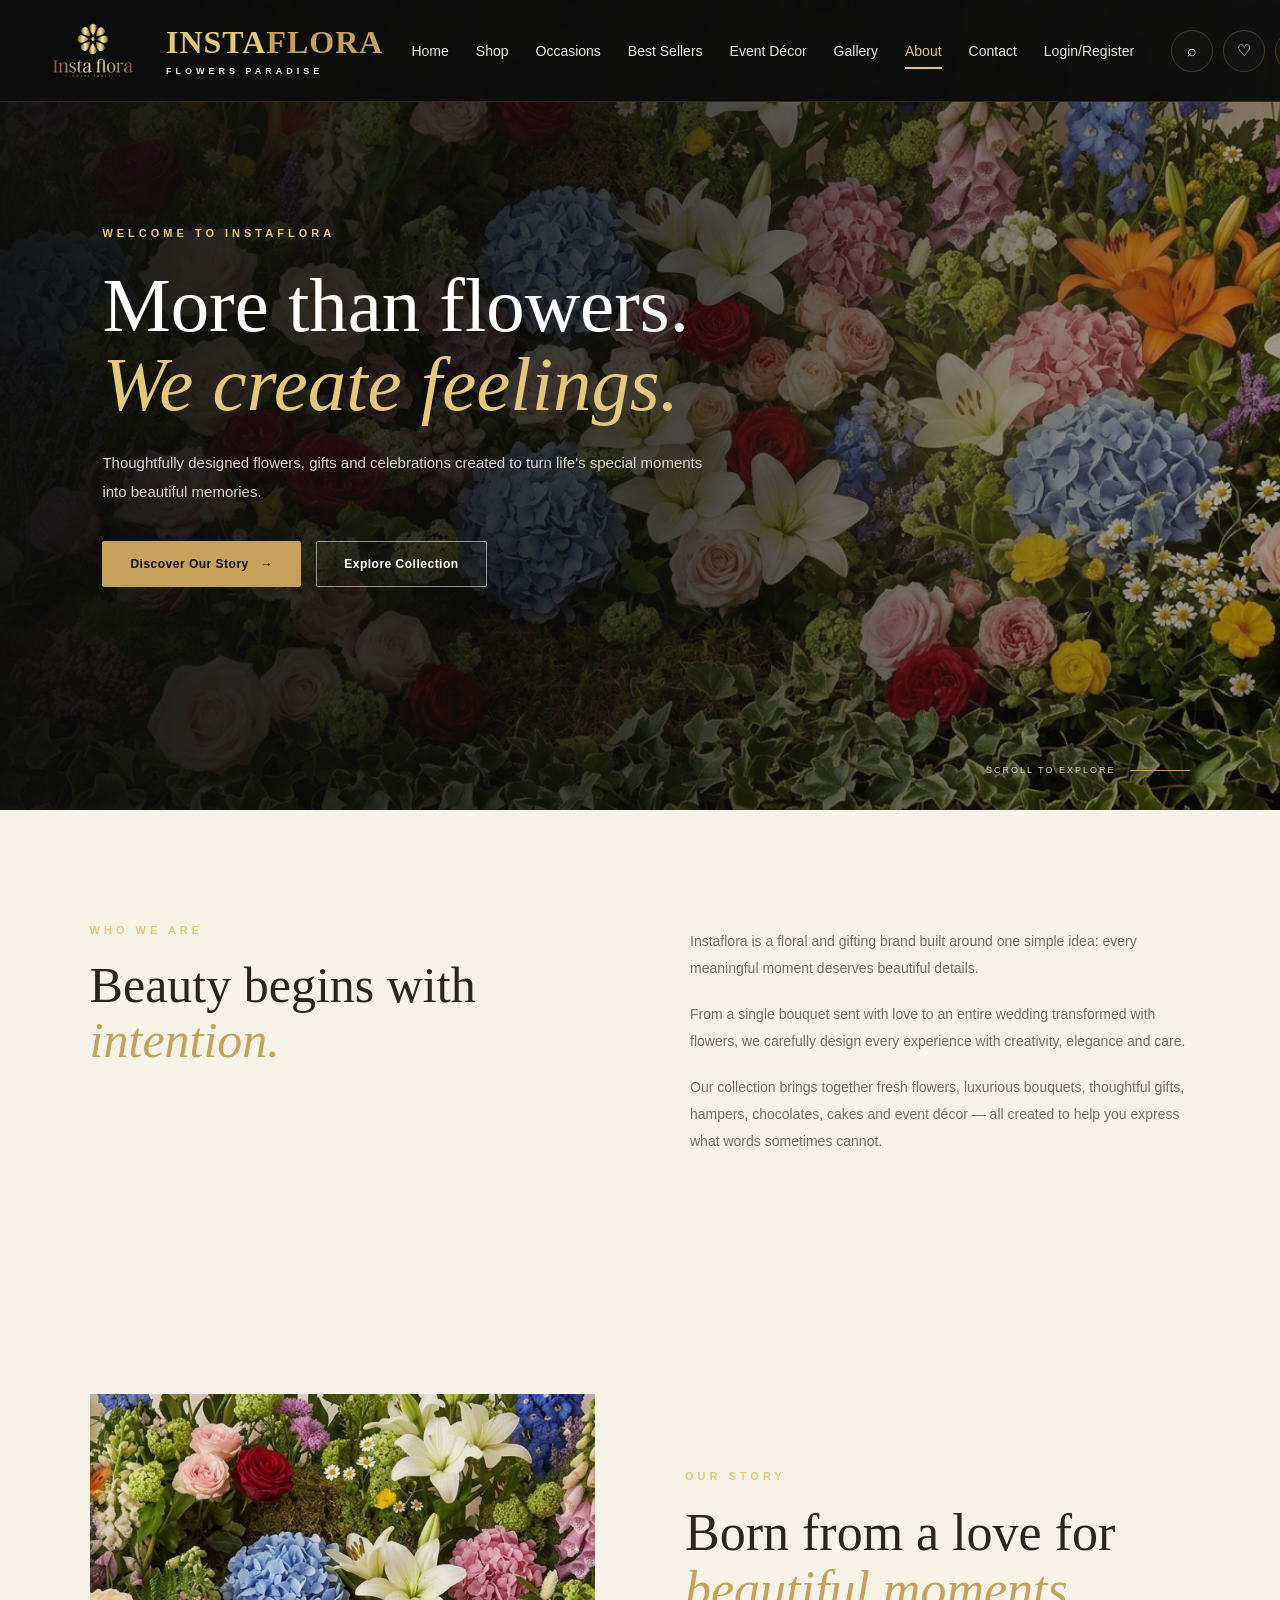
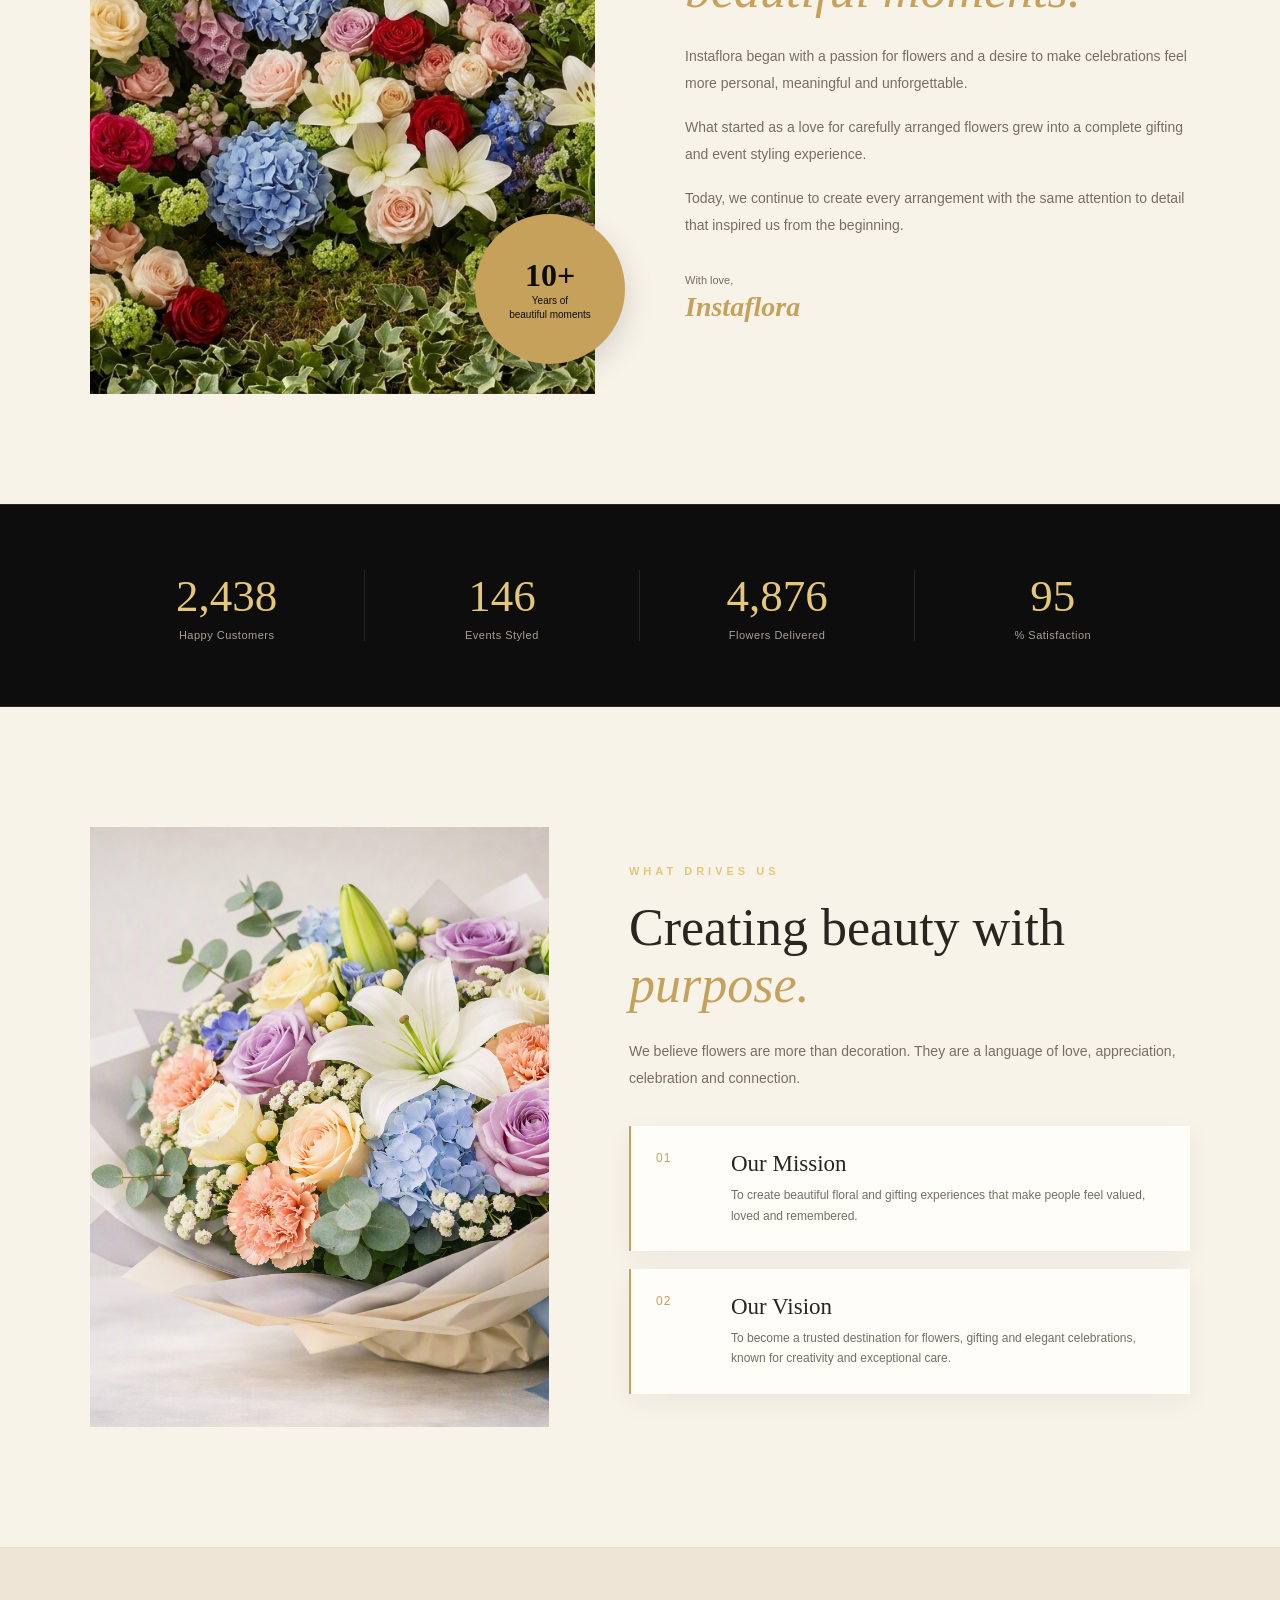
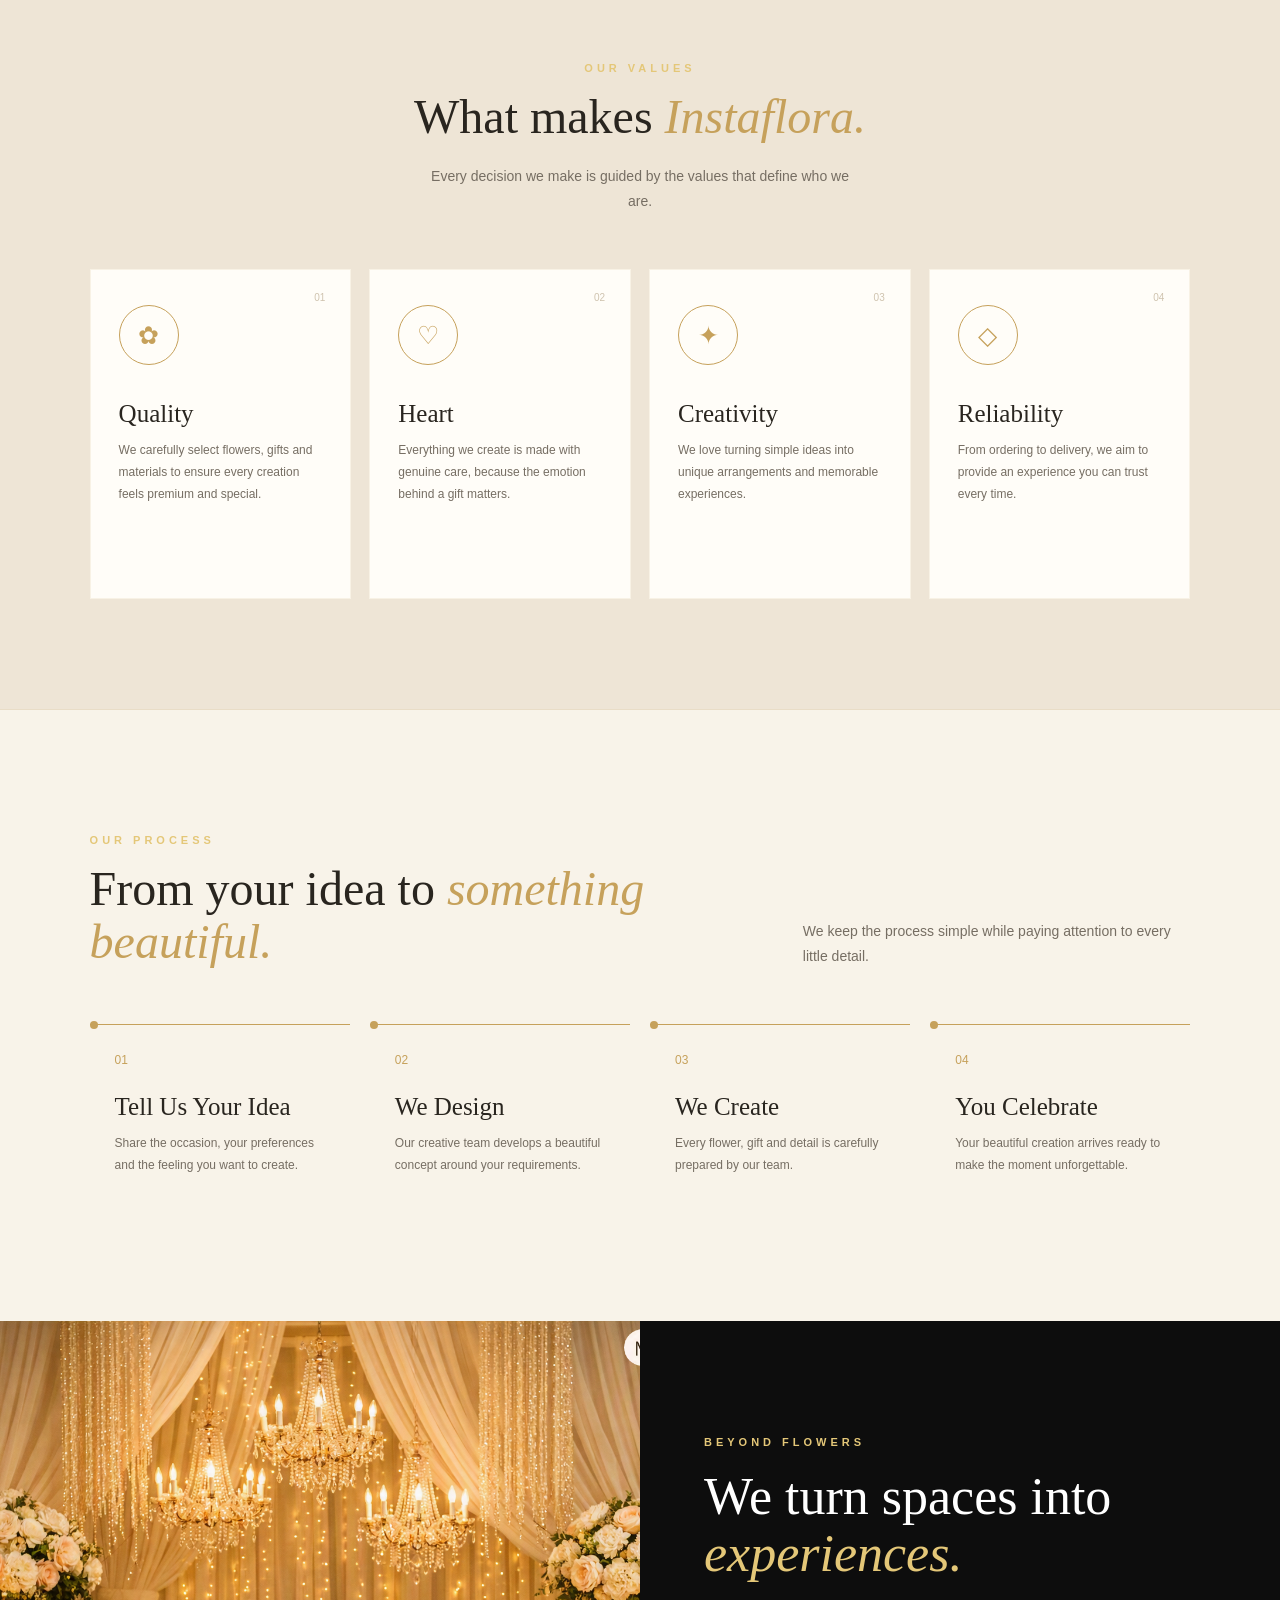
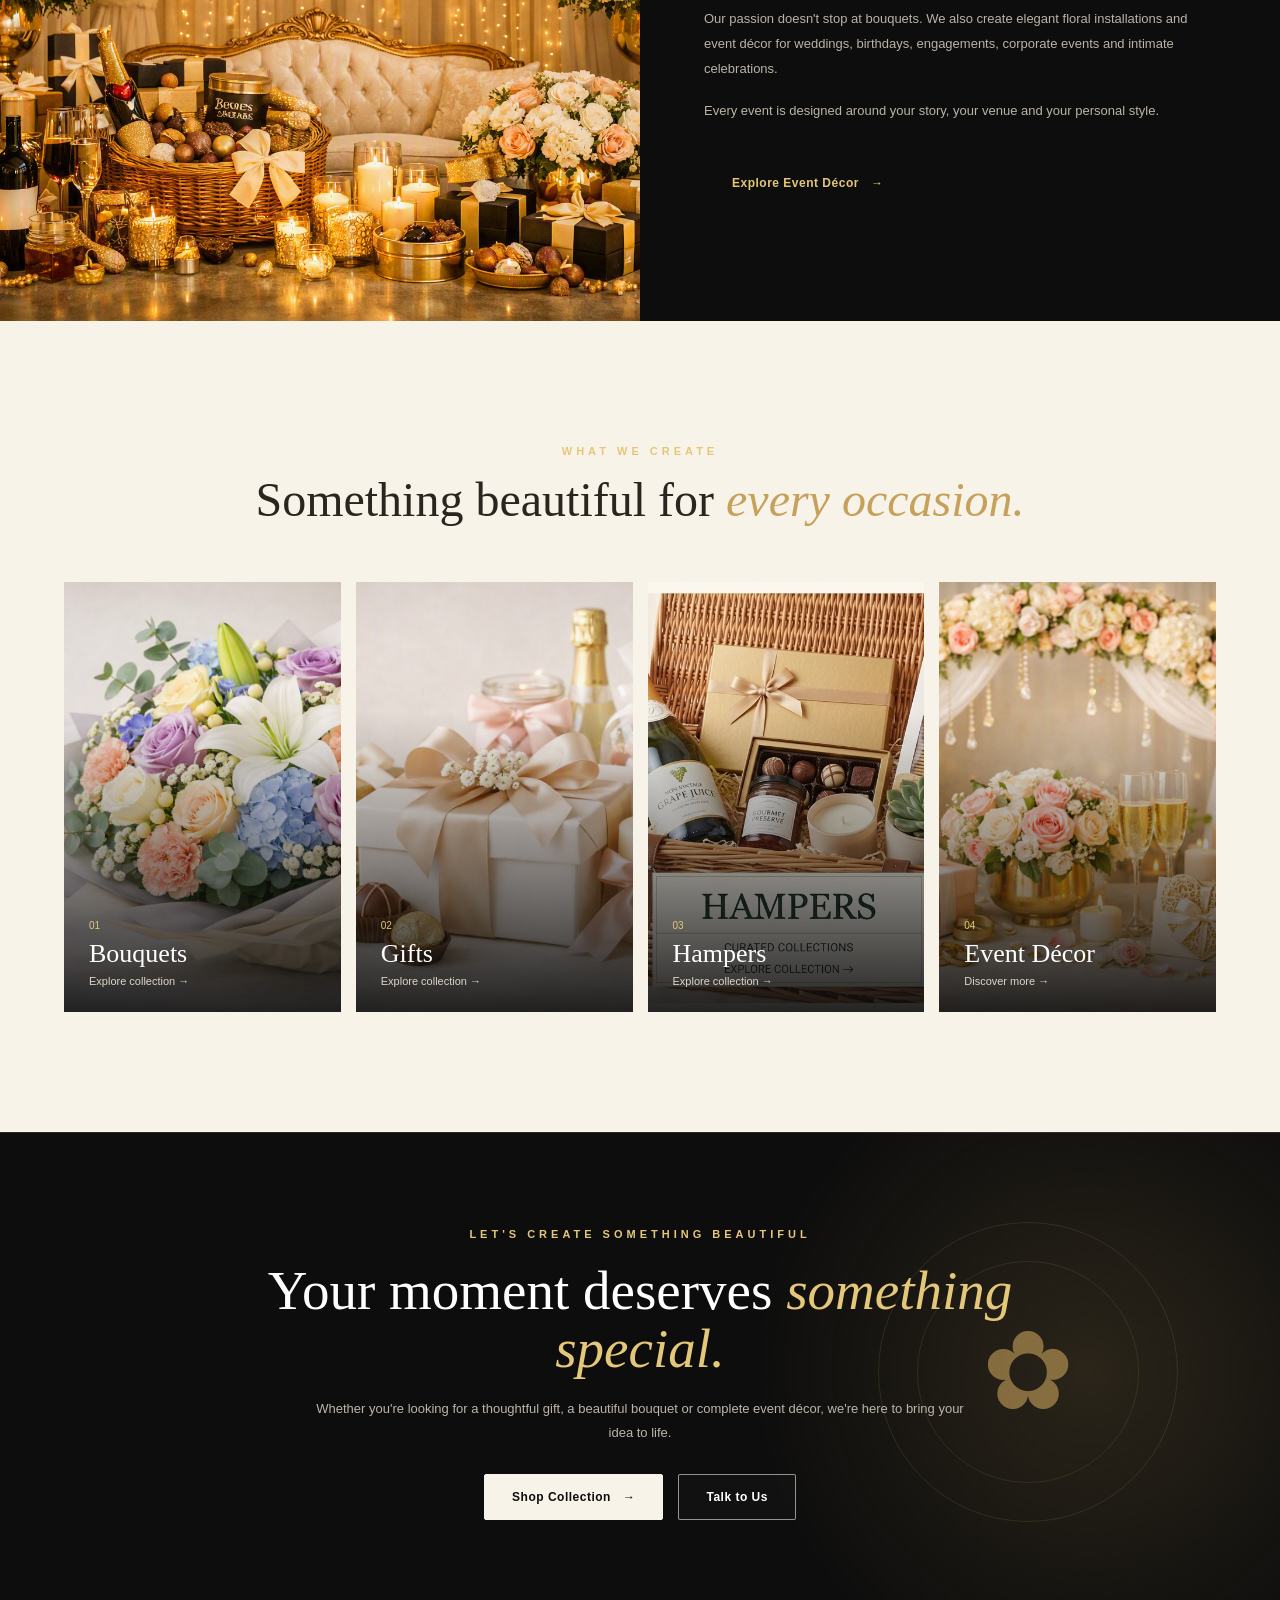
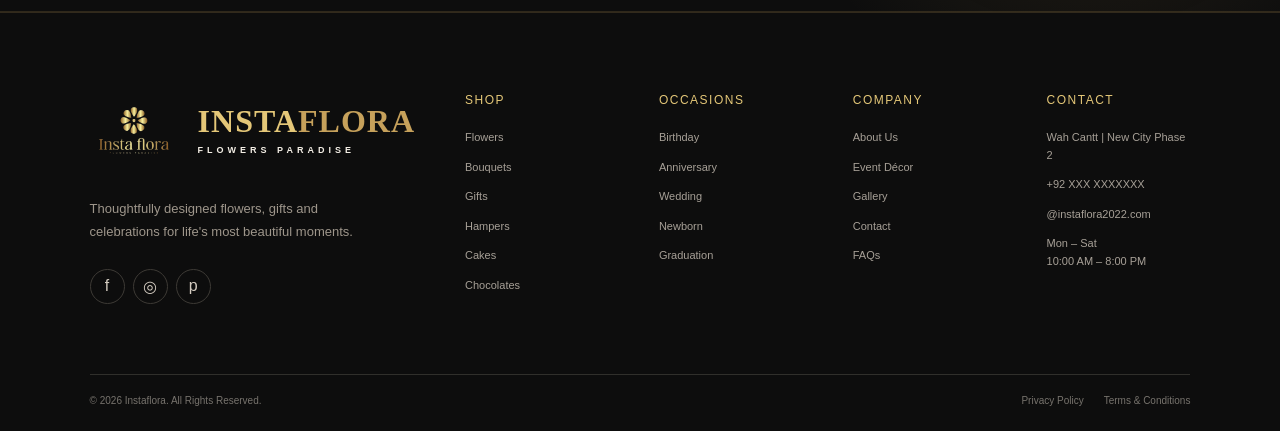
==== about.html @ d1d4f2ba "Updated Instaflora website" ====
<!DOCTYPE html>
<html lang="en">

<head>

    <meta charset="UTF-8">
    <meta name="viewport" content="width=device-width, initial-scale=1.0">

    <title>About Us | Instaflora</title>

    <meta
        name="description"
        content="Discover the story, vision and passion behind Instaflora. We create beautiful flowers, gifts and unforgettable celebrations."
    >

    <link rel="stylesheet" href="about.css">

</head>


<body>


<!-- =====================================================
     NAVBAR
===================================================== -->

<header class="navbar" id="navbar">

    <div class="nav-container">


        <!-- BRAND -->

        <a href="index.html" class="brand">

            <img
                src="Logoinstaflora-removebg-preview.png"
                alt="Instaflora Logo"
            >

            <div class="brand-text">

                <span>INSTA</span>FLORA

                <small>
                    FLOWERS PARADISE
                </small>

            </div>

        </a>


        <!-- NAVIGATION -->

        <nav class="nav-menu" id="navMenu">

            <a href="index.html">
                Home
            </a>

            <a href="shop.html">
                Shop
            </a>

            <a href="occasions.html">
                Occasions
            </a>

            <a href="bestsellers.html">
                Best Sellers
            </a>

            <a href="events.html">
                Event Décor
            </a>

            <a href="gallery.html">
                Gallery
            </a>

            <a href="about.html" class="active">
                About
            </a>

            <a href="contact.html">
                Contact
            </a>
             <a href="#" id="accountBtn">
    Login/Register
</a>
            <!-- MOBILE ACCOUNT -->

            <a
                href="#"
                class="mobile-account"
                id="mobileAccountBtn"
            >
                Login / Register
            </a>


            <!-- MOBILE ACTIONS -->

            <div class="mobile-nav-actions">

                <button
                    class="nav-icon"
                    id="mobileSearchBtn"
                    title="Search"
                >
                    ⌕
                </button>

                <button
                    class="nav-icon"
                    id="mobileWishlistBtn"
                    title="Wishlist"
                >
                    ♡
                </button>

                <button
                    class="nav-icon"
                    id="mobileCartBtn"
                    title="Shopping Cart"
                >
                    🛒

                    <span class="cart-count">
                        0
                    </span>

                </button>

            </div>


            <!-- NAV ACTIONS -->

            <div class="nav-actions">

                <button
                    class="nav-icon"
                    id="searchBtn"
                    title="Search"
                >
                    ⌕
                </button>

                <button
                    class="nav-icon"
                    id="wishlistBtn"
                    title="Wishlist"
                >
                    ♡
                </button>

                <button
                    class="nav-icon cart-button"
                    id="cartBtn"
                    title="Shopping Cart"
                >

                    🛒

                    <span class="cart-count">
                        0
                    </span>

                </button>

                

            </div>

        </nav>


        <!-- MOBILE MENU -->

        <button
            class="menu-toggle"
            id="menuToggle"
            aria-label="Open Menu"
        >
            ☰
        </button>

    </div>

</header>



<!-- =====================================================
     SEARCH OVERLAY
===================================================== -->

<div
    class="search-overlay"
    id="searchOverlay"
>

    <div class="search-box">

        <button
            class="search-close"
            id="searchClose"
        >
            ×
        </button>

        <span>
            SEARCH INSTAFLORA
        </span>

        <div class="search-input">

            <input
                type="text"
                id="searchInput"
                placeholder="Search flowers, gifts, bouquets..."
            >

            <button id="searchSubmit">
                →
            </button>

        </div>

    </div>

</div>



<!-- =====================================================
     LOGIN / REGISTER MODAL
===================================================== -->

<div
    class="account-modal"
    id="accountModal"
>

    <div class="account-modal-box">


        <button
            class="account-close"
            id="accountClose"
        >
            ×
        </button>


        <img
            src="Logoinstaflora-removebg-preview.png"
            alt="Instaflora"
            class="account-modal-logo"
        >


        <h2>
            Welcome to Instaflora
        </h2>

        <p class="account-modal-subtitle">
            Login or create your account
        </p>


        <!-- TABS -->

        <div class="account-tabs">

            <button
                class="account-tab active"
                id="loginTab"
            >
                Login
            </button>

            <button
                class="account-tab"
                id="registerTab"
            >
                Register
            </button>

        </div>


        <!-- LOGIN -->

        <form
            class="account-form active"
            id="loginForm"
        >

            <input
                type="email"
                placeholder="Email Address"
                required
            >

            <input
                type="password"
                placeholder="Password"
                required
            >

            <div class="account-options">

                <label>

                    <input type="checkbox">

                    Remember me

                </label>

                <a href="#">
                    Forgot Password?
                </a>

            </div>


            <button
                type="submit"
                class="account-submit"
            >
                Login
            </button>

        </form>


        <!-- REGISTER -->

        <form
            class="account-form"
            id="registerForm"
        >

            <input
                type="text"
                placeholder="Full Name"
                required
            >

            <input
                type="email"
                placeholder="Email Address"
                required
            >

            <input
                type="tel"
                placeholder="Phone Number"
                required
            >

            <input
                type="password"
                placeholder="Create Password"
                required
            >

            <input
                type="password"
                placeholder="Confirm Password"
                required
            >

            <button
                type="submit"
                class="account-submit"
            >
                Create Account
            </button>

        </form>

    </div>

</div>



<!-- =====================================================
     ABOUT HERO
===================================================== -->

<main>


<section class="about-hero">

    <div class="about-hero-overlay"></div>

    <div class="about-hero-content">

        <span class="eyebrow">
            WELCOME TO INSTAFLORA
        </span>

        <h1>
            More than flowers.
            <span>
                We create feelings.
            </span>
        </h1>

        <p>
            Thoughtfully designed flowers, gifts and celebrations
            created to turn life's special moments into beautiful
            memories.
        </p>

        <div class="hero-buttons">

            <a
                href="#story"
                class="btn btn-primary"
            >
                Discover Our Story
                <span>→</span>
            </a>

            <a
                href="shop.html"
                class="btn btn-outline"
            >
                Explore Collection
            </a>

        </div>

    </div>


    <div class="hero-scroll">

        <span>
            SCROLL TO EXPLORE
        </span>

        <div></div>

    </div>

</section>



<!-- =====================================================
     INTRO
===================================================== -->

<section class="intro-section">

    <div class="intro-heading">

        <span class="section-label">
            WHO WE ARE
        </span>

        <h2>
            Beauty begins with
            <em>
                intention.
            </em>
        </h2>

    </div>


    <div class="intro-content">

        <p>
            Instaflora is a floral and gifting brand built around
            one simple idea: every meaningful moment deserves
            beautiful details.
        </p>

        <p>
            From a single bouquet sent with love to an entire
            wedding transformed with flowers, we carefully design
            every experience with creativity, elegance and care.
        </p>

        <p>
            Our collection brings together fresh flowers,
            luxurious bouquets, thoughtful gifts, hampers,
            chocolates, cakes and event décor — all created to
            help you express what words sometimes cannot.
        </p>

    </div>

</section>



<!-- =====================================================
     STORY
===================================================== -->

<section
    class="story-section"
    id="story"
>

    <div class="story-image">

        <div class="story-image-main">

            <img
                src="flowersgardan.jpg"
                alt="Beautiful Instaflora flowers"
            >

        </div>


        <div class="story-badge">

            <strong>
                10+
            </strong>

            <span>
                Years of<br>
                beautiful moments
            </span>

        </div>

    </div>


    <div class="story-content">

        <span class="section-label">
            OUR STORY
        </span>

        <h2>
            Born from a love
            for <em>beautiful moments.</em>
        </h2>

        <p>
            Instaflora began with a passion for flowers and a
            desire to make celebrations feel more personal,
            meaningful and unforgettable.
        </p>

        <p>
            What started as a love for carefully arranged flowers
            grew into a complete gifting and event styling
            experience.
        </p>

        <p>
            Today, we continue to create every arrangement with
            the same attention to detail that inspired us from
            the beginning.
        </p>


        <div class="story-signature">

            <span>
                With love,
            </span>

            <strong>
                Instaflora
            </strong>

        </div>

    </div>

</section>



<!-- =====================================================
     STATISTICS
===================================================== -->

<section class="stats-section">

    <div class="stats-container">


        <div class="stat-box">

            <strong
                class="counter"
                data-target="2500"
            >
                0
            </strong>

            <span>
                Happy Customers
            </span>

        </div>


        <div class="stat-box">

            <strong
                class="counter"
                data-target="150"
            >
                0
            </strong>

            <span>
                Events Styled
            </span>

        </div>


        <div class="stat-box">

            <strong
                class="counter"
                data-target="5000"
            >
                0
            </strong>

            <span>
                Flowers Delivered
            </span>

        </div>


        <div class="stat-box">

            <strong
                class="counter"
                data-target="98"
            >
                0
            </strong>

            <span>
                % Satisfaction
            </span>

        </div>

    </div>

</section>



<!-- =====================================================
     MISSION / VISION
===================================================== -->

<section class="mission-section">

    <div class="mission-image">

        <img
            src="bouq.png"
            alt="Instaflora bouquet"
        >

    </div>


    <div class="mission-content">

        <span class="section-label">
            WHAT DRIVES US
        </span>

        <h2>
            Creating beauty with
            <em>purpose.</em>
        </h2>

        <p>
            We believe flowers are more than decoration.
            They are a language of love, appreciation,
            celebration and connection.
        </p>


        <div class="mission-cards">


            <div class="mission-card">

                <div class="mission-number">
                    01
                </div>

                <div>

                    <h3>
                        Our Mission
                    </h3>

                    <p>
                        To create beautiful floral and gifting
                        experiences that make people feel valued,
                        loved and remembered.
                    </p>

                </div>

            </div>


            <div class="mission-card">

                <div class="mission-number">
                    02
                </div>

                <div>

                    <h3>
                        Our Vision
                    </h3>

                    <p>
                        To become a trusted destination for
                        flowers, gifting and elegant celebrations,
                        known for creativity and exceptional care.
                    </p>

                </div>

            </div>

        </div>

    </div>

</section>



<!-- =====================================================
     VALUES
===================================================== -->

<section class="values-section">

    <div class="section-heading centered">

        <span class="section-label">
            OUR VALUES
        </span>

        <h2>
            What makes
            <em>
                Instaflora.
            </em>
        </h2>

        <p>
            Every decision we make is guided by the values
            that define who we are.
        </p>

    </div>


    <div class="values-grid">


        <div class="value-card">

            <span class="value-number">
                01
            </span>

            <div class="value-icon">
                ✿
            </div>

            <h3>
                Quality
            </h3>

            <p>
                We carefully select flowers, gifts and
                materials to ensure every creation feels
                premium and special.
            </p>

        </div>


        <div class="value-card">

            <span class="value-number">
                02
            </span>

            <div class="value-icon">
                ♡
            </div>

            <h3>
                Heart
            </h3>

            <p>
                Everything we create is made with genuine
                care, because the emotion behind a gift matters.
            </p>

        </div>


        <div class="value-card">

            <span class="value-number">
                03
            </span>

            <div class="value-icon">
                ✦
            </div>

            <h3>
                Creativity
            </h3>

            <p>
                We love turning simple ideas into unique
                arrangements and memorable experiences.
            </p>

        </div>


        <div class="value-card">

            <span class="value-number">
                04
            </span>

            <div class="value-icon">
                ◇
            </div>

            <h3>
                Reliability
            </h3>

            <p>
                From ordering to delivery, we aim to provide
                an experience you can trust every time.
            </p>

        </div>

    </div>

</section>



<!-- =====================================================
     HOW WE WORK
===================================================== -->

<section class="process-section">

    <div class="section-heading">

        <div>

            <span class="section-label">
                OUR PROCESS
            </span>

            <h2>
                From your idea to
                <em>
                    something beautiful.
                </em>
            </h2>

        </div>

        <p>
            We keep the process simple while paying attention
            to every little detail.
        </p>

    </div>


    <div class="process-grid">


        <div class="process-card">

            <span>
                01
            </span>

            <div class="process-line"></div>

            <h3>
                Tell Us Your Idea
            </h3>

            <p>
                Share the occasion, your preferences and
                the feeling you want to create.
            </p>

        </div>


        <div class="process-card">

            <span>
                02
            </span>

            <div class="process-line"></div>

            <h3>
                We Design
            </h3>

            <p>
                Our creative team develops a beautiful concept
                around your requirements.
            </p>

        </div>


        <div class="process-card">

            <span>
                03
            </span>

            <div class="process-line"></div>

            <h3>
                We Create
            </h3>

            <p>
                Every flower, gift and detail is carefully
                prepared by our team.
            </p>

        </div>


        <div class="process-card">

            <span>
                04
            </span>

            <div class="process-line"></div>

            <h3>
                You Celebrate
            </h3>

            <p>
                Your beautiful creation arrives ready to make
                the moment unforgettable.
            </p>

        </div>

    </div>

</section>



<!-- =====================================================
     EVENT EXPERIENCE
===================================================== -->

<section class="experience-section">

    <div class="experience-image">

        <img
            src="eventdec.png"
            alt="Instaflora Event Décor"
        >

    </div>


    <div class="experience-content">

        <span class="section-label">
            BEYOND FLOWERS
        </span>

        <h2>
            We turn spaces into
            <em>
                experiences.
            </em>
        </h2>

        <p>
            Our passion doesn't stop at bouquets. We also create
            elegant floral installations and event décor for
            weddings, birthdays, engagements, corporate events
            and intimate celebrations.
        </p>

        <p>
            Every event is designed around your story, your
            venue and your personal style.
        </p>

        <a
            href="events.html"
            class="btn btn-dark"
        >
            Explore Event Décor
            <span>→</span>
        </a>

    </div>

</section>



<!-- =====================================================
     FEATURED CATEGORIES
===================================================== -->

<section class="collection-section">

    <div class="section-heading centered">

        <span class="section-label">
            WHAT WE CREATE
        </span>

        <h2>
            Something beautiful
            for <em>every occasion.</em>
        </h2>

    </div>


    <div class="collection-grid">


        <a
            href="shop.html"
            class="collection-card"
        >

            <img
                src="bouq.png"
                alt="Bouquets"
            >

            <div>

                <span>
                    01
                </span>

                <h3>
                    Bouquets
                </h3>

                <p>
                    Explore collection →
                </p>

            </div>

        </a>


        <a
            href="shop.html"
            class="collection-card"
        >

            <img
                src="gift.png"
                alt="Gifts"
            >

            <div>

                <span>
                    02
                </span>

                <h3>
                    Gifts
                </h3>

                <p>
                    Explore collection →
                </p>

            </div>

        </a>


        <a
            href="shop.html"
            class="collection-card"
        >

            <img
                src="hamper.jpg"
                alt="Gift Hampers"
            >

            <div>

                <span>
                    03
                </span>

                <h3>
                    Hampers
                </h3>

                <p>
                    Explore collection →
                </p>

            </div>

        </a>


        <a
            href="events.html"
            class="collection-card"
        >

            <img
                src="wedding.png"
                alt="Event Décor"
            >

            <div>

                <span>
                    04
                </span>

                <h3>
                    Event Décor
                </h3>

                <p>
                    Discover more →
                </p>

            </div>

        </a>

    </div>

</section>



<!-- =====================================================
     CTA
===================================================== -->

<section class="about-cta">

    <div class="cta-decoration">

        <span>✿</span>

    </div>


    <div class="cta-content">

        <span class="section-label">
            LET'S CREATE SOMETHING BEAUTIFUL
        </span>

        <h2>
            Your moment deserves
            <em>
                something special.
            </em>
        </h2>

        <p>
            Whether you're looking for a thoughtful gift,
            a beautiful bouquet or complete event décor,
            we're here to bring your idea to life.
        </p>


        <div class="cta-buttons">

            <a
                href="shop.html"
                class="btn btn-light"
            >
                Shop Collection
                <span>→</span>
            </a>

            <a
                href="contact.html"
                class="btn btn-outline"
            >
                Talk to Us
            </a>

        </div>

    </div>

</section>


</main>



<!-- =====================================================
     FOOTER
===================================================== -->

<footer id="contact">

    <div class="footer-main">


        <!-- BRAND -->

        <div class="footer-brand">

            <a
                href="index.html"
                class="brand footer-logo"
            >

                <img
                    src="Logoinstaflora-removebg-preview.png"
                    alt="Instaflora Logo"
                    class="brand-logo"
                >

                <div class="brand-text">

                    <span>INSTA</span>FLORA

                    <small>
                        FLOWERS PARADISE
                    </small>

                </div>

            </a>


            <p>
                Thoughtfully designed flowers, gifts and
                celebrations for life's most beautiful moments.
            </p>


            <div class="social-links">

                <a href="#">
                    f
                </a>

                <a href="#">
                    ◎
                </a>

                <a href="#">
                    p
                </a>

            </div>

        </div>


        <!-- SHOP -->

        <div class="footer-column">

            <h4>
                Shop
            </h4>

            <a href="shop.html">
                Flowers
            </a>

            <a href="shop.html">
                Bouquets
            </a>

            <a href="shop.html">
                Gifts
            </a>

            <a href="shop.html">
                Hampers
            </a>

            <a href="shop.html">
                Cakes
            </a>

            <a href="shop.html">
                Chocolates
            </a>

        </div>


        <!-- OCCASIONS -->

        <div class="footer-column">

            <h4>
                Occasions
            </h4>

            <a href="occasions.html">
                Birthday
            </a>

            <a href="occasions.html">
                Anniversary
            </a>

            <a href="occasions.html">
                Wedding
            </a>

            <a href="occasions.html">
                Newborn
            </a>

            <a href="occasions.html">
                Graduation
            </a>

        </div>


        <!-- COMPANY -->

        <div class="footer-column">

            <h4>
                Company
            </h4>

            <a href="about.html">
                About Us
            </a>

            <a href="events.html">
                Event Décor
            </a>

            <a href="gallery.html">
                Gallery
            </a>

            <a href="contact.html">
                Contact
            </a>

            <a href="#">
                FAQs
            </a>

        </div>


        <!-- CONTACT -->

        <div class="footer-column">

            <h4>
                Contact
            </h4>

            <p>
                Wah Cantt | New City Phase 2
            </p>

            <p>
                +92 XXX XXXXXXX
            </p>

            <p>
                @instaflora2022.com
            </p>

            <p>
                Mon – Sat<br>
                10:00 AM – 8:00 PM
            </p>

        </div>

    </div>


    <!-- FOOTER BOTTOM -->

    <div class="footer-bottom">

        <span>
            © 2026 Instaflora. All Rights Reserved.
        </span>

        <div>

            <a href="#">
                Privacy Policy
            </a>

            <a href="#">
                Terms & Conditions
            </a>

        </div>

    </div>

</footer>



<!-- =====================================================
     BACK TO TOP
===================================================== -->

<button
    class="back-top"
    id="backTop"
>
    ↑
</button>



<script src="about.js"></script>

</body>

</html>
---- about.css ----
/* =====================================================
   INSTAFLORA ABOUT PAGE
   PREMIUM BLACK • GOLD • CREAM THEME
===================================================== */

*{
    margin:0;
    padding:0;
    box-sizing:border-box;
}

html{
    scroll-behavior:smooth;
}

body{
    font-family:Georgia,"Times New Roman",serif;
    background:#f8f3e9;
    color:#29251f;
    overflow-x:hidden;
}

button,
input{
    font:inherit;
}

a{
    text-decoration:none;
    color:inherit;
}

img{
    width:100%;
    display:block;
}


:root{

    --black:#0d0d0d;
    --charcoal:#171717;
    --dark:#202020;
    --dark-soft:#292929;

    --gold:#c6a15b;
    --gold-light:#e4c778;
    --gold-bright:#d8b667;

    --cream:#f8f3e9;
    --ivory:#fffdf8;
    --beige:#eee5d6;
    --beige-dark:#e5dac8;

    --bronze:#a9874d;
    --brown:#665846;

    --text:#29251f;
    --muted:#766e63;
    --light-text:#d9d2c6;
}


/* =====================================================
   NAVBAR
===================================================== */

.navbar{
    position:fixed;
    top:0;
    left:0;
    width:100%;
    z-index:1000;

    background:rgba(13,13,13,.97);

    backdrop-filter:blur(14px);
    -webkit-backdrop-filter:blur(14px);

    border-bottom:1px solid rgba(198,161,91,.18);

    transition:.4s ease;
}

.navbar.scrolled{
    background:rgba(13,13,13,.99);

    box-shadow:
        0 10px 35px rgba(0,0,0,.30);
}

.nav-container{
    width:100%;
    max-width:1550px;

    min-height:100px;

    margin:0 auto;

    padding:8px 38px;

    display:flex;
    align-items:center;

    gap:28px;
}


/* =====================================================
   BRAND
===================================================== */

.brand{
    display:flex;
    align-items:center;

    gap:18px;

    flex-shrink:0;
}

.brand img{
    width:110px;
    height:85px;

    object-fit:contain;

    transition:.3s ease;
}

.brand:hover img{
    transform:scale(1.04);
}

.brand-text{
    color:var(--gold);

    font-family:Georgia,"Times New Roman",serif;

    font-size:32px;
    font-weight:700;

    letter-spacing:1px;
    line-height:1;

    white-space:nowrap;
}

.brand-text span{
    color:var(--gold-light);
}

.brand-text small{
    display:block;

    margin-top:9px;

    color:#f3eee5;

    font-family:Arial,sans-serif;

    font-size:9px;
    font-weight:600;

    letter-spacing:4px;
}


/* =====================================================
   NAVIGATION
===================================================== */

.nav-menu{
    display:flex;
    align-items:center;

    gap:27px;

    margin-left:auto;
}

.nav-menu a{
    font-family:Arial,sans-serif;

    color:#eee9df;

    font-size:14px;

    position:relative;

    padding:13px 0;

    transition:.3s ease;

    white-space:nowrap;
}

.nav-menu a::after{
    content:"";

    position:absolute;

    bottom:3px;
    left:0;

    width:0;
    height:2px;

    background:var(--gold-light);

    transition:.3s ease;
}

.nav-menu a:hover,
.nav-menu a.active{
    color:var(--gold-light);
}

.nav-menu a:hover::after,
.nav-menu a.active::after{
    width:100%;
}


/* =====================================================
   NAV ACTIONS
===================================================== */

.nav-actions{
    display:flex;
    align-items:center;

    gap:10px;

    margin-left:10px;

    flex-shrink:0;
}

.nav-icon{
    width:42px;
    height:42px;

    border:1px solid rgba(198,161,91,.28);

    background:rgba(255,255,255,.02);

    color:#f4eee3;

    border-radius:50%;

    cursor:pointer;

    transition:.3s ease;

    position:relative;

    display:flex;
    align-items:center;
    justify-content:center;
}

.nav-icon:hover{
    border-color:var(--gold);

    color:var(--gold-light);

    background:rgba(198,161,91,.08);

    transform:translateY(-2px);
}

.cart-count{
    position:absolute;

    top:-5px;
    right:-4px;

    width:18px;
    height:18px;

    border-radius:50%;

    background:var(--gold);

    color:var(--black);

    font:10px Arial,sans-serif;
    font-weight:bold;

    display:flex;
    align-items:center;
    justify-content:center;
}


/* =====================================================
   ACCOUNT BUTTON
===================================================== */

.account-btn{
    padding:13px 18px;

    background:var(--gold);

    color:#111;

    border:1px solid var(--gold);

    cursor:pointer;

    font:
        700 11px Arial,
        sans-serif;

    text-transform:uppercase;

    letter-spacing:1px;

    white-space:nowrap;

    transition:.3s ease;
}

.account-btn:hover{
    background:var(--gold-light);

    border-color:var(--gold-light);

    transform:translateY(-2px);

    box-shadow:
        0 8px 20px
        rgba(212,175,55,.25);
}


/* =====================================================
   MOBILE MENU
===================================================== */

.menu-toggle{
    display:none;

    width:42px;
    height:42px;

    background:transparent;

    border:1px solid rgba(198,161,91,.30);

    color:var(--gold-light);

    border-radius:50%;

    font-size:22px;

    cursor:pointer;

    align-items:center;
    justify-content:center;
}

.mobile-account,
.mobile-nav-actions{
    display:none;
}


/* =====================================================
   ABOUT HERO
===================================================== */

.about-hero{
    min-height:720px;

    height:90vh;

    position:relative;

    overflow:hidden;

    display:flex;
    align-items:center;

    background:
        linear-gradient(
            90deg,
            rgba(13,13,13,.95),
            rgba(13,13,13,.76),
            rgba(13,13,13,.28)
        ),
        url("flowersgardan.jpg")
        center/cover no-repeat;
}

.about-hero-overlay{
    position:absolute;

    inset:0;

    background:
        radial-gradient(
            circle at 80% 50%,
            rgba(198,161,91,.16),
            transparent 30%
        );
}

.about-hero-content{
    position:relative;

    z-index:2;

    max-width:780px;

    margin-left:8%;
}

.eyebrow,
.section-label{
    font-family:Arial,sans-serif;

    color:var(--gold-light);

    font-size:11px;

    letter-spacing:4px;

    font-weight:bold;
}

.about-hero h1{
    color:white;

    font-size:clamp(50px,6vw,82px);

    line-height:1.03;

    font-weight:normal;

    margin:25px 0;
}

.about-hero h1 span{
    display:block;

    color:var(--gold-light);

    font-style:italic;
}

.about-hero p{
    max-width:620px;

    color:#ddd6ca;

    font:15px/1.9 Arial,sans-serif;
}

.hero-buttons{
    display:flex;

    gap:15px;

    margin-top:35px;

    flex-wrap:wrap;
}


/* =====================================================
   BUTTONS
===================================================== */

.btn{
    display:inline-flex;

    align-items:center;
    justify-content:center;

    gap:12px;

    padding:15px 27px;

    border-radius:2px;

    font-family:Arial,sans-serif;

    font-size:12px;

    font-weight:bold;

    letter-spacing:.5px;

    transition:.3s ease;
}

.btn-primary{
    background:var(--gold);

    color:var(--black);

    border:1px solid var(--gold);
}

.btn-primary:hover{
    background:var(--gold-light);

    border-color:var(--gold-light);

    transform:translateY(-3px);

    box-shadow:
        0 10px 25px
        rgba(198,161,91,.25);
}

.btn-outline{
    border:1px solid rgba(255,255,255,.55);

    color:white;

    background:rgba(255,255,255,.02);
}

.btn-outline:hover{
    background:var(--gold);

    border-color:var(--gold);

    color:var(--black);
}

.btn-dark{
    background:var(--black);

    color:var(--gold-light);

    border:1px solid var(--black);
}

.btn-dark:hover{
    background:var(--gold);

    color:var(--black);

    transform:translateY(-3px);
}

.btn-light{
    background:var(--cream);

    color:var(--black);

    border:1px solid var(--cream);
}

.btn-light:hover{
    background:var(--gold-light);

    border-color:var(--gold-light);

    transform:translateY(-3px);
}


/* =====================================================
   HERO SCROLL
===================================================== */

.hero-scroll{
    position:absolute;

    bottom:35px;
    right:7%;

    color:#d9d2c6;

    font:9px Arial,sans-serif;

    letter-spacing:2px;

    display:flex;
    align-items:center;

    gap:15px;
}

.hero-scroll div{
    width:60px;
    height:1px;

    background:var(--gold);
}


/* =====================================================
   INTRO
===================================================== */

.intro-section{
    max-width:1300px;

    margin:auto;

    padding:110px 7%;

    display:grid;

    grid-template-columns:1fr 1fr;

    gap:100px;

    align-items:start;
}

.intro-heading h2{
    font-size:50px;

    font-weight:normal;

    line-height:1.1;

    margin-top:20px;
}

.intro-heading h2 em{
    color:var(--gold);

    font-style:italic;
}

.intro-content{
    padding-top:8px;
}

.intro-content p{
    color:var(--muted);

    font:14px/1.9 Arial,sans-serif;

    margin-bottom:20px;
}


/* =====================================================
   STORY
===================================================== */

.story-section{
    max-width:1400px;

    margin:auto;

    padding:110px 7%;

    display:grid;

    grid-template-columns:1fr 1fr;

    align-items:center;

    gap:90px;
}

.story-image{
    position:relative;
}

.story-image-main{
    height:600px;

    overflow:hidden;
}

.story-image-main img{
    height:100%;

    object-fit:cover;

    transition:1s ease;
}

.story-image:hover img{
    transform:scale(1.05);
}

.story-badge{
    position:absolute;

    right:-30px;
    bottom:30px;

    width:150px;
    height:150px;

    border-radius:50%;

    background:var(--gold);

    color:var(--black);

    display:flex;

    flex-direction:column;

    align-items:center;
    justify-content:center;

    text-align:center;

    box-shadow:
        0 10px 30px
        rgba(0,0,0,.15);
}

.story-badge strong{
    font-size:32px;
}

.story-badge span{
    font:10px/1.4 Arial,sans-serif;
}

.story-content h2{
    font-size:52px;

    line-height:1.1;

    font-weight:normal;

    margin:20px 0 25px;
}

.story-content h2 em{
    color:var(--gold);

    font-style:italic;
}

.story-content p{
    color:var(--muted);

    font:14px/1.9 Arial,sans-serif;

    margin-bottom:18px;
}

.story-signature{
    margin-top:35px;

    display:flex;

    flex-direction:column;
}

.story-signature span{
    color:var(--muted);

    font:11px Arial,sans-serif;
}

.story-signature strong{
    color:var(--gold);

    font-size:28px;

    font-style:italic;

    margin-top:5px;
}


/* =====================================================
   STATISTICS
===================================================== */

.stats-section{
    background:var(--black);

    border-top:1px solid rgba(198,161,91,.18);

    border-bottom:1px solid rgba(198,161,91,.18);

    padding:65px 7%;
}

.stats-container{
    max-width:1250px;

    margin:auto;

    display:grid;

    grid-template-columns:repeat(4,1fr);
}

.stat-box{
    text-align:center;

    border-right:1px solid rgba(255,255,255,.10);
}

.stat-box:last-child{
    border:0;
}

.stat-box strong{
    color:var(--gold-light);

    font-size:45px;

    font-weight:normal;
}

.stat-box span{
    display:block;

    color:#aaa196;

    font:11px Arial,sans-serif;

    margin-top:7px;

    letter-spacing:.5px;
}


/* =====================================================
   MISSION
===================================================== */

.mission-section{
    max-width:1400px;

    margin:auto;

    padding:120px 7%;

    display:grid;

    grid-template-columns:.9fr 1.1fr;

    gap:80px;

    align-items:center;
}

.mission-image{
    height:600px;

    overflow:hidden;
}

.mission-image img{
    height:100%;

    object-fit:cover;

    transition:.8s;
}

.mission-image:hover img{
    transform:scale(1.05);
}

.mission-content h2{
    font-size:52px;

    font-weight:normal;

    line-height:1.1;

    margin:20px 0 25px;
}

.mission-content h2 em{
    color:var(--gold);

    font-style:italic;
}

.mission-content > p{
    color:var(--muted);

    font:14px/1.9 Arial,sans-serif;

    max-width:600px;

    margin-bottom:35px;
}

.mission-cards{
    display:flex;

    flex-direction:column;

    gap:18px;
}

.mission-card{
    display:grid;

    grid-template-columns:55px 1fr;

    gap:20px;

    padding:25px;

    background:var(--ivory);

    border-left:2px solid var(--gold);

    box-shadow:
        0 8px 25px
        rgba(30,25,18,.05);
}

.mission-number{
    color:var(--gold);

    font:12px Arial,sans-serif;

    letter-spacing:1px;
}

.mission-card h3{
    font-size:23px;

    font-weight:normal;

    margin-bottom:8px;
}

.mission-card p{
    color:var(--muted);

    font:12px/1.7 Arial,sans-serif;
}


/* =====================================================
   VALUES
===================================================== */

.values-section{
    padding:110px 7%;

    background:var(--beige);

    border-top:1px solid rgba(198,161,91,.12);

    border-bottom:1px solid rgba(198,161,91,.12);
}

.section-heading{
    display:flex;

    justify-content:space-between;

    align-items:end;

    gap:50px;

    margin-bottom:55px;
}

.section-heading h2{
    font-size:48px;

    line-height:1.1;

    font-weight:normal;

    margin-top:15px;
}

.section-heading h2 em{
    color:var(--gold);

    font-style:italic;
}

.section-heading > p{
    max-width:430px;

    color:var(--muted);

    font:14px/1.8 Arial,sans-serif;
}

.centered{
    display:block;

    text-align:center;
}

.centered > p{
    margin:20px auto;
}

.values-grid{
    max-width:1400px;

    margin:auto;

    display:grid;

    grid-template-columns:repeat(4,1fr);

    gap:18px;
}

.value-card{
    background:var(--ivory);

    padding:35px 28px;

    min-height:330px;

    position:relative;

    border:1px solid rgba(198,161,91,.12);

    transition:.4s ease;
}

.value-card:hover{
    transform:translateY(-8px);

    box-shadow:
        0 20px 40px
        rgba(30,25,18,.09);

    border-color:
        rgba(198,161,91,.4);
}

.value-number{
    position:absolute;

    top:22px;
    right:25px;

    color:#cfc3af;

    font:10px Arial,sans-serif;
}

.value-icon{
    width:60px;
    height:60px;

    border-radius:50%;

    border:1px solid var(--gold);

    color:var(--gold);

    display:flex;

    align-items:center;
    justify-content:center;

    font-size:25px;

    margin-bottom:35px;
}

.value-card h3{
    font-size:25px;

    font-weight:normal;

    margin-bottom:12px;
}

.value-card p{
    color:var(--muted);

    font:12px/1.8 Arial,sans-serif;
}


/* =====================================================
   PROCESS
===================================================== */

.process-section{
    max-width:1450px;

    margin:auto;

    padding:120px 7%;
}

.process-grid{
    display:grid;

    grid-template-columns:repeat(4,1fr);

    gap:20px;
}

.process-card{
    position:relative;

    padding:25px;

    border-top:1px solid var(--gold);
}

.process-card > span{
    color:var(--gold);

    font:12px Arial,sans-serif;
}

.process-line{
    position:absolute;

    top:-4px;

    left:0;

    width:8px;
    height:8px;

    background:var(--gold);

    border-radius:50%;
}

.process-card h3{
    font-size:25px;

    font-weight:normal;

    margin:25px 0 12px;
}

.process-card p{
    color:var(--muted);

    font:12px/1.8 Arial,sans-serif;
}


/* =====================================================
   EXPERIENCE
===================================================== */

.experience-section{
    display:grid;

    grid-template-columns:1fr 1fr;

    background:var(--black);

    color:white;
}

.experience-image{
    min-height:600px;

    overflow:hidden;
}

.experience-image img{
    height:100%;

    object-fit:cover;

    transition:.8s;
}

.experience-section:hover .experience-image img{
    transform:scale(1.04);
}

.experience-content{
    padding:100px 10%;

    display:flex;

    flex-direction:column;

    justify-content:center;

    align-items:flex-start;
}

.experience-content h2{
    font-size:52px;

    font-weight:normal;

    line-height:1.1;

    margin:20px 0 25px;
}

.experience-content h2 em{
    color:var(--gold-light);

    font-style:italic;
}

.experience-content p{
    color:#bbb3a7;

    font:13px/1.9 Arial,sans-serif;

    max-width:520px;

    margin-bottom:18px;
}

.experience-content .btn{
    margin-top:18px;
}


/* =====================================================
   COLLECTION
===================================================== */

.collection-section{
    padding:120px 5%;

    background:var(--cream);
}

.collection-grid{
    max-width:1450px;

    margin:auto;

    display:grid;

    grid-template-columns:repeat(4,1fr);

    gap:15px;
}

.collection-card{
    height:430px;

    position:relative;

    overflow:hidden;
}

.collection-card::after{
    content:"";

    position:absolute;

    inset:0;

    background:
        linear-gradient(
            transparent 30%,
            rgba(13,13,13,.90)
        );
}

.collection-card img{
    height:100%;

    object-fit:cover;

    transition:.8s;
}

.collection-card:hover img{
    transform:scale(1.08);
}

.collection-card > div{
    position:absolute;

    z-index:2;

    left:25px;
    bottom:25px;

    color:white;
}

.collection-card span{
    color:var(--gold-light);

    font:10px Arial,sans-serif;
}

.collection-card h3{
    font-size:26px;

    font-weight:normal;

    margin:6px 0;
}

.collection-card p{
    color:#ddd6ca;

    font:11px Arial,sans-serif;
}


/* =====================================================
   CTA
===================================================== */

.about-cta{
    min-height:480px;

    position:relative;

    overflow:hidden;

    background:
        radial-gradient(
            circle at 85% 50%,
            rgba(198,161,91,.16),
            transparent 30%
        ),
        var(--black);

    display:flex;

    align-items:center;

    justify-content:center;

    text-align:center;

    padding:90px 7%;

    border-top:1px solid rgba(198,161,91,.18);

    border-bottom:1px solid rgba(198,161,91,.18);
}

.cta-content{
    max-width:800px;

    position:relative;

    z-index:2;
}

.cta-content h2{
    color:white;

    font-size:55px;

    font-weight:normal;

    line-height:1.05;

    margin:20px 0;
}

.cta-content h2 em{
    color:var(--gold-light);

    font-style:italic;
}

.cta-content p{
    color:#bdb5aa;

    font:13px/1.8 Arial,sans-serif;

    max-width:650px;

    margin:0 auto;
}

.cta-buttons{
    margin-top:30px;

    display:flex;

    justify-content:center;

    gap:15px;

    flex-wrap:wrap;
}

.cta-decoration{
    position:absolute;

    right:8%;

    top:50%;

    transform:translateY(-50%);

    width:300px;
    height:300px;

    border:1px solid rgba(198,161,91,.25);

    border-radius:50%;

    display:flex;

    align-items:center;
    justify-content:center;

    opacity:.6;
}

.cta-decoration::before{
    content:"";

    position:absolute;

    width:220px;
    height:220px;

    border:1px solid rgba(198,161,91,.22);

    border-radius:50%;
}

.cta-decoration span{
    color:var(--gold);

    font-size:110px;

    animation:
        rotateFlower 12s linear infinite;
}

@keyframes rotateFlower{

    from{
        transform:rotate(0);
    }

    to{
        transform:rotate(360deg);
    }

}


/* =====================================================
   FOOTER
===================================================== */

footer{
    background:var(--black);

    color:#d3cbc0;

    padding:80px 7% 25px;

    border-top:1px solid rgba(198,161,91,.20);
}

.footer-main{
    max-width:1400px;

    margin:auto;

    display:grid;

    grid-template-columns:2fr repeat(4,1fr);

    gap:50px;
}

.footer-brand p{
    font:13px/1.8 Arial,sans-serif;

    max-width:300px;

    color:#9e968b;

    margin:25px 0;
}

.footer-logo{
    display:inline-flex;
}

.footer-logo img{
    width:90px;
    height:75px;
}

.social-links{
    display:flex;

    gap:8px;
}

.social-links a{
    width:35px;
    height:35px;

    border:1px solid #3d3a35;

    border-radius:50%;

    display:flex;

    align-items:center;
    justify-content:center;

    font-family:Arial,sans-serif;

    transition:.3s;
}

.social-links a:hover{
    background:var(--gold);

    border-color:var(--gold);

    color:var(--black);
}

.footer-column{
    display:flex;

    flex-direction:column;

    gap:12px;
}

.footer-column h4{
    color:var(--gold-light);

    font:12px Arial,sans-serif;

    text-transform:uppercase;

    letter-spacing:1.5px;

    margin-bottom:10px;
}

.footer-column a,
.footer-column p{
    color:#a7a097;

    font:11px/1.6 Arial,sans-serif;

    transition:.3s;
}

.footer-column a:hover{
    color:var(--gold-light);
}

.footer-bottom{
    max-width:1400px;

    margin:70px auto 0;

    padding-top:20px;

    border-top:1px solid #302f2b;

    display:flex;

    justify-content:space-between;

    gap:20px;

    font:10px Arial,sans-serif;

    color:#77736d;
}

.footer-bottom div{
    display:flex;

    gap:20px;
}

.footer-bottom a:hover{
    color:var(--gold);
}


/* =====================================================
   BACK TO TOP
===================================================== */

.back-top{
    position:fixed;

    right:25px;
    bottom:25px;

    width:45px;
    height:45px;

    border:0;

    background:var(--gold);

    color:var(--black);

    border-radius:50%;

    cursor:pointer;

    display:none;

    z-index:999;

    box-shadow:
        0 5px 20px rgba(0,0,0,.25);

    transition:.3s;
}

.back-top.show{
    display:block;
}

.back-top:hover{
    background:var(--gold-light);

    transform:translateY(-3px);
}


/* =====================================================
   SEARCH
===================================================== */

.search-overlay{
    position:fixed;

    inset:0;

    background:rgba(10,10,10,.88);

    backdrop-filter:blur(10px);

    z-index:2000;

    display:flex;

    align-items:flex-start;
    justify-content:center;

    padding-top:150px;

    opacity:0;
    visibility:hidden;

    transition:.35s ease;
}

.search-overlay.active{
    opacity:1;
    visibility:visible;
}

.search-box{
    width:min(700px,90%);

    position:relative;

    transform:translateY(-25px);

    transition:.35s;
}

.search-overlay.active .search-box{
    transform:translateY(0);
}

.search-box > span{
    display:block;

    color:var(--gold-light);

    font:11px Arial,sans-serif;

    letter-spacing:4px;

    margin-bottom:18px;
}

.search-input{
    display:flex;

    align-items:center;

    border-bottom:1px solid var(--gold-light);
}

.search-input input{
    width:100%;

    background:transparent;

    border:0;

    outline:0;

    color:white;

    font-family:Georgia,serif;

    font-size:30px;

    padding:15px 0;
}

.search-input input::placeholder{
    color:rgba(255,255,255,.45);
}

.search-input button{
    width:50px;
    height:50px;

    border:1px solid rgba(214,182,107,.5);

    border-radius:50%;

    background:transparent;

    color:var(--gold-light);

    cursor:pointer;

    font-size:20px;

    transition:.3s;
}

.search-input button:hover{
    background:var(--gold-light);

    color:#111;
}

.search-close{
    position:absolute;

    top:-60px;
    right:0;

    width:40px;
    height:40px;

    border:1px solid rgba(214,182,107,.5);

    border-radius:50%;

    background:transparent;

    color:var(--gold-light);

    font-size:25px;

    cursor:pointer;
}


/* =====================================================
   ACCOUNT MODAL
===================================================== */

.account-modal{
    position:fixed;

    inset:0;

    z-index:9999;

    display:none;

    align-items:center;
    justify-content:center;

    padding:20px;

    background:rgba(0,0,0,.78);

    backdrop-filter:blur(8px);
}

.account-modal.show{
    display:flex;
}

.account-modal-box{
    width:100%;

    max-width:440px;

    max-height:90vh;

    overflow-y:auto;

    position:relative;

    padding:38px;

    background:#171717;

    border:1px solid rgba(212,175,55,.35);

    box-shadow:
        0 30px 80px rgba(0,0,0,.6);

    animation:
        accountPopup .3s ease;
}

@keyframes accountPopup{

    from{
        opacity:0;

        transform:
            translateY(20px)
            scale(.97);
    }

    to{
        opacity:1;

        transform:
            translateY(0)
            scale(1);
    }

}

.account-close{
    position:absolute;

    top:12px;
    right:15px;

    width:35px;
    height:35px;

    border:0;

    background:none;

    color:#aaa;

    font-size:28px;

    cursor:pointer;
}

.account-close:hover{
    color:var(--gold);
}

.account-modal-logo{
    display:block;

    width:90px;
    height:80px;

    object-fit:contain;

    margin:0 auto 10px;
}

.account-modal-box h2{
    text-align:center;

    color:var(--gold);

    font-size:30px;

    font-weight:normal;

    margin-bottom:7px;
}

.account-modal-subtitle{
    text-align:center;

    color:#999;

    font:12px Arial,sans-serif;

    margin-bottom:25px;
}

.account-tabs{
    display:grid;

    grid-template-columns:1fr 1fr;

    border-bottom:
        1px solid
        rgba(255,255,255,.12);

    margin-bottom:25px;
}

.account-tab{
    padding:12px;

    border:0;

    background:none;

    color:#888;

    cursor:pointer;

    font:
        600 12px Arial,
        sans-serif;

    text-transform:uppercase;

    letter-spacing:1px;

    position:relative;
}

.account-tab.active{
    color:var(--gold);
}

.account-tab.active::after{
    content:"";

    position:absolute;

    left:0;
    bottom:-1px;

    width:100%;
    height:2px;

    background:var(--gold);
}

.account-form{
    display:none;

    flex-direction:column;

    gap:14px;
}

.account-form.active{
    display:flex;
}

.account-form input{
    width:100%;

    padding:14px;

    border:
        1px solid
        rgba(255,255,255,.13);

    background:#101010;

    color:white;

    outline:none;

    font:13px Arial,sans-serif;
}

.account-form input:focus{
    border-color:var(--gold);
}

.account-options{
    display:flex;

    justify-content:space-between;

    align-items:center;

    font:10px Arial,sans-serif;

    color:#999;
}

.account-options label{
    display:flex;

    align-items:center;

    gap:5px;
}

.account-options input{
    width:auto;
}

.account-options a{
    color:var(--gold);
}

.account-submit{
    margin-top:5px;

    padding:15px;

    border:0;

    background:var(--gold);

    color:#111;

    cursor:pointer;

    font:
        bold 12px Arial,
        sans-serif;

    text-transform:uppercase;

    letter-spacing:1px;

    transition:.3s;
}

.account-submit:hover{
    background:var(--gold-light);

    transform:translateY(-2px);
}


/* =====================================================
   IMAGE REVEAL
===================================================== */

.story-image,
.mission-image,
.value-card,
.process-card,
.collection-card{
    animation:reveal .9s ease both;
}

@keyframes reveal{

    from{
        opacity:0;
        transform:translateY(25px);
    }

    to{
        opacity:1;
        transform:translateY(0);
    }

}


/* =====================================================
   TABLET
===================================================== */

@media(max-width:1200px){

    .nav-container{
        padding-left:25px;
        padding-right:25px;
    }

    .brand img{
        width:90px;
        height:75px;
    }

    .brand-text{
        font-size:27px;
    }

    .nav-menu{
        gap:17px;
    }

    .nav-menu a{
        font-size:12px;
    }

    .values-grid{
        grid-template-columns:repeat(2,1fr);
    }

    .collection-grid{
        grid-template-columns:repeat(2,1fr);
    }

    .process-grid{
        grid-template-columns:repeat(2,1fr);
        gap:35px;
    }

    .footer-main{
        grid-template-columns:repeat(3,1fr);
    }

}


/* =====================================================
   MOBILE NAV
===================================================== */

@media(max-width:850px){

    .nav-container{
        min-height:76px;

        padding:8px 18px;

        gap:10px;

        justify-content:space-between;
    }

    .brand{
        gap:10px;

        margin-right:auto;
    }

    .brand img{
        width:65px;
        height:58px;
    }

    .brand-text{
        font-size:21px;
    }

    .brand-text small{
        font-size:7px;

        letter-spacing:2.3px;

        margin-top:6px;
    }

    .nav-menu{

        position:absolute;

        top:76px;

        left:0;

        width:100%;

        max-height:
            calc(100vh - 76px);

        overflow-y:auto;

        background:rgba(13,13,13,.99);

        display:none;

        flex-direction:column;

        padding:18px 22px 25px;

        gap:2px;

        border-top:
            1px solid
            rgba(198,161,91,.20);

        box-shadow:
            0 15px 30px
            rgba(0,0,0,.25);
    }

    .nav-menu.active{
        display:flex;
    }

    .nav-menu a{
        width:100%;

        padding:13px 5px;

        font-size:14px;

        border-bottom:
            1px solid
            rgba(255,255,255,.06);
    }

    .mobile-account{
        display:block;
    }

    .nav-actions{
        display:none;
    }

    .mobile-nav-actions{
        display:flex;

        align-items:center;

        gap:12px;

        padding:18px 5px;

        border-bottom:
            1px solid
            rgba(255,255,255,.08);
    }

    .mobile-nav-actions .nav-icon{
        display:flex;
    }

    .menu-toggle{
        display:flex;
    }

    .about-hero-content{
        margin-left:7%;

        margin-right:7%;
    }

    .intro-section,
    .story-section,
    .mission-section{
        grid-template-columns:1fr;

        gap:55px;
    }

    .stats-container{
        grid-template-columns:repeat(2,1fr);

        gap:35px;
    }

    .stat-box{
        border:0;
    }

    .experience-section{
        grid-template-columns:1fr;
    }

    .experience-image{
        min-height:500px;
    }

    .cta-decoration{
        opacity:.25;

        right:-100px;
    }

}


/* =====================================================
   SMALL MOBILE
===================================================== */

@media(max-width:600px){

    .nav-container{
        min-height:70px;

        padding:7px 15px;
    }

    .brand{
        gap:8px;
    }

    .brand img{
        width:58px;
        height:52px;
    }

    .brand-text{
        font-size:18px;
    }

    .brand-text small{
        font-size:6px;

        letter-spacing:1.8px;

        margin-top:5px;
    }

    .menu-toggle{
        width:40px;
        height:40px;

        font-size:21px;
    }

    .nav-menu{
        top:70px;

        max-height:
            calc(100vh - 70px);
    }

    .about-hero{
        min-height:720px;

        height:100vh;
    }

    .about-hero-content{
        margin-left:7%;

        margin-right:7%;
    }

    .about-hero h1{
        font-size:44px;
    }

    .about-hero p{
        font-size:13px;
    }

    .hero-buttons{
        flex-direction:column;

        align-items:flex-start;
    }

    .intro-section,
    .story-section,
    .mission-section,
    .process-section{
        padding:80px 5%;
    }

    .intro-heading h2,
    .story-content h2,
    .mission-content h2{
        font-size:38px;
    }

    .story-image-main{
        height:420px;
    }

    .story-badge{
        width:120px;
        height:120px;

        right:-5px;
    }

    .stats-section{
        padding:55px 5%;
    }

    .stat-box strong{
        font-size:34px;
    }

    .values-section,
    .collection-section{
        padding:80px 5%;
    }

    .section-heading{
        display:block;
    }

    .section-heading h2{
        font-size:38px;
    }

    .section-heading > p{
        margin-top:20px;
    }

    .values-grid{
        grid-template-columns:1fr;
    }

    .process-grid{
        grid-template-columns:1fr;
    }

    .mission-image{
        height:430px;
    }

    .experience-image{
        min-height:400px;
    }

    .experience-content{
        padding:75px 7%;
    }

    .experience-content h2{
        font-size:40px;
    }

    .collection-grid{
        grid-template-columns:1fr;
    }

    .collection-card{
        height:360px;
    }

    .cta-content h2{
        font-size:40px;
    }

    .about-cta{
        padding:75px 7%;
    }

    .footer-main{
        grid-template-columns:1fr 1fr;
    }

    .footer-brand{
        grid-column:span 2;
    }

    .footer-bottom{
        flex-direction:column;
    }

    .footer-bottom div{
        flex-wrap:wrap;
    }

    .search-overlay{
        padding-top:120px;
    }

    .search-input input{
        font-size:22px;
    }

    .account-modal{
        padding:15px;
    }

    .account-modal-box{
        padding:30px 22px;
    }

}


/* =====================================================
   VERY SMALL
===================================================== */

@media(max-width:400px){

    .nav-container{
        padding-left:10px;
        padding-right:10px;
    }

    .brand img{
        width:52px;
        height:48px;
    }

    .brand-text{
        font-size:16px;
    }

    .brand-text small{
        font-size:5.5px;

        letter-spacing:1.4px;
    }

    .about-hero h1{
        font-size:37px;
    }

    .stats-container{
        grid-template-columns:1fr;
    }

    .stat-box{
        border-bottom:
            1px solid
            rgba(255,255,255,.1);

        padding-bottom:20px;
    }

    .footer-main{
        grid-template-columns:1fr;
    }

    .footer-brand{
        grid-column:auto;
    }

}
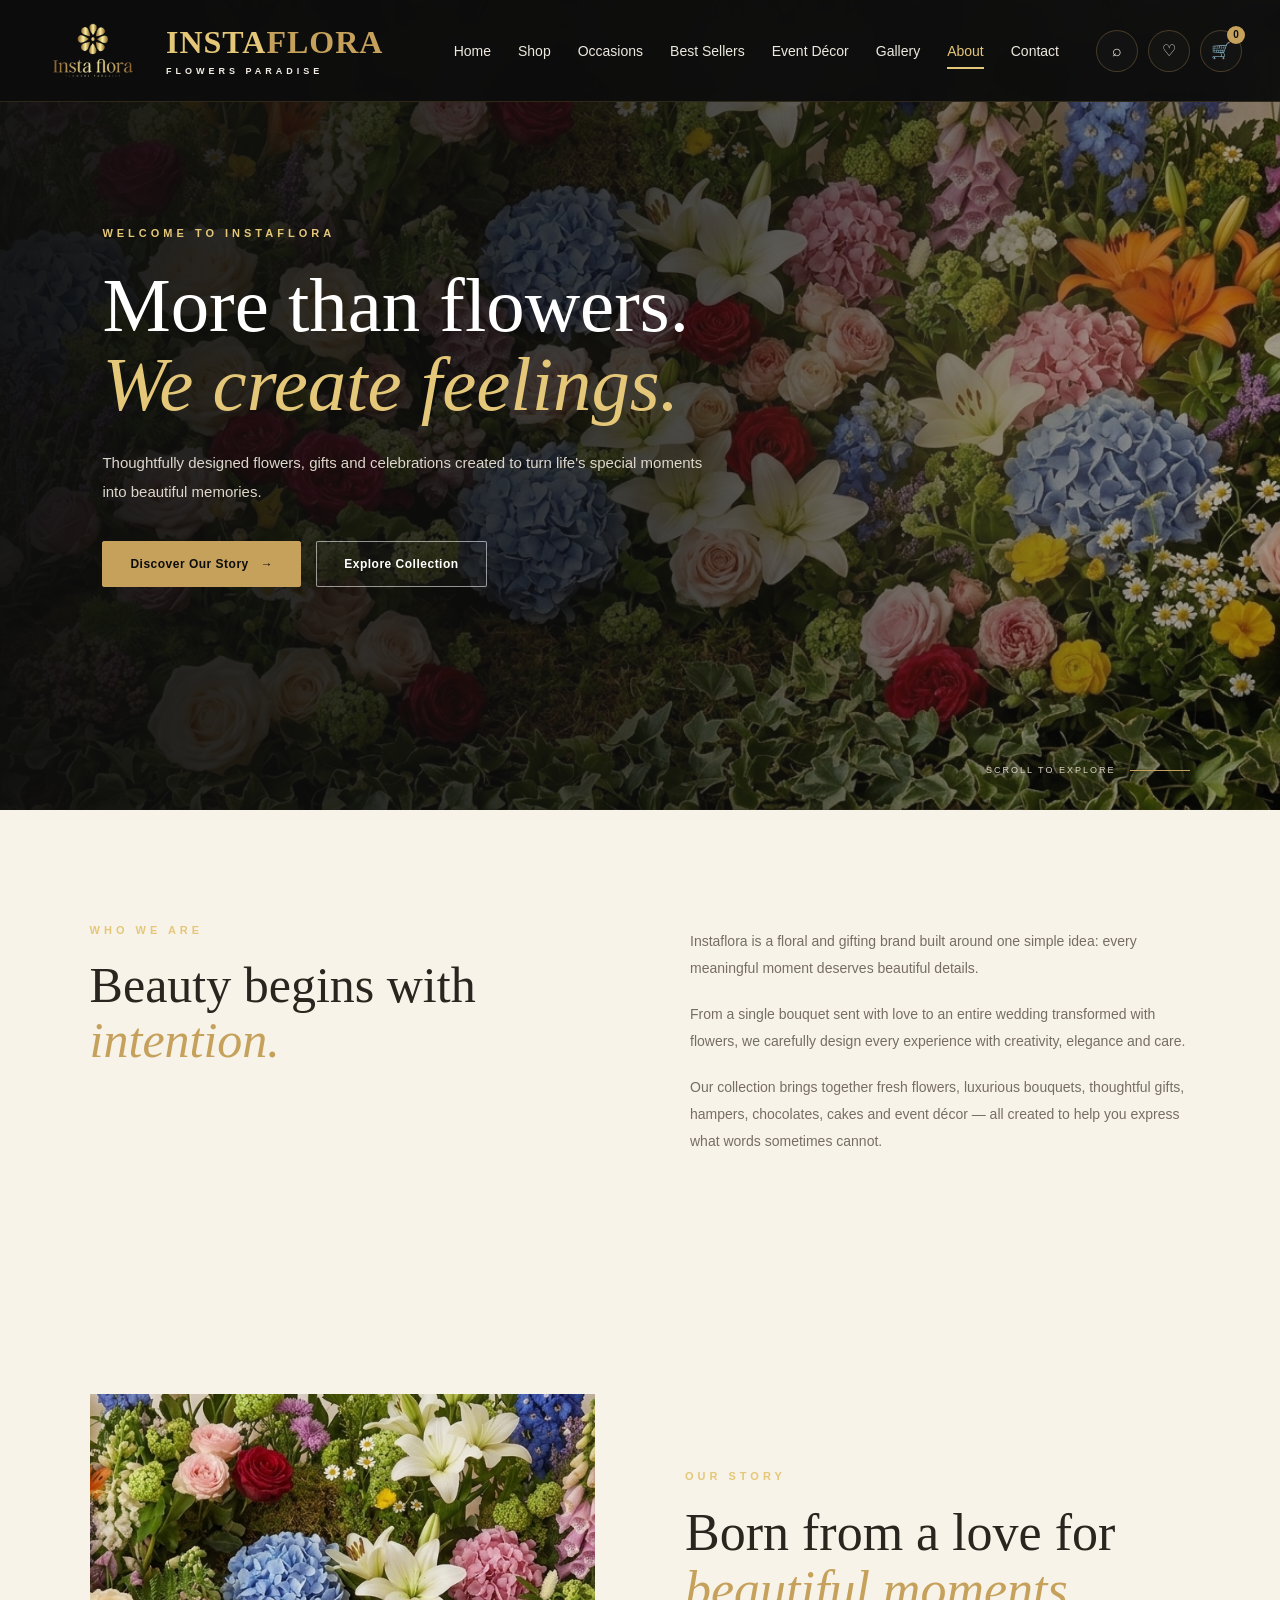
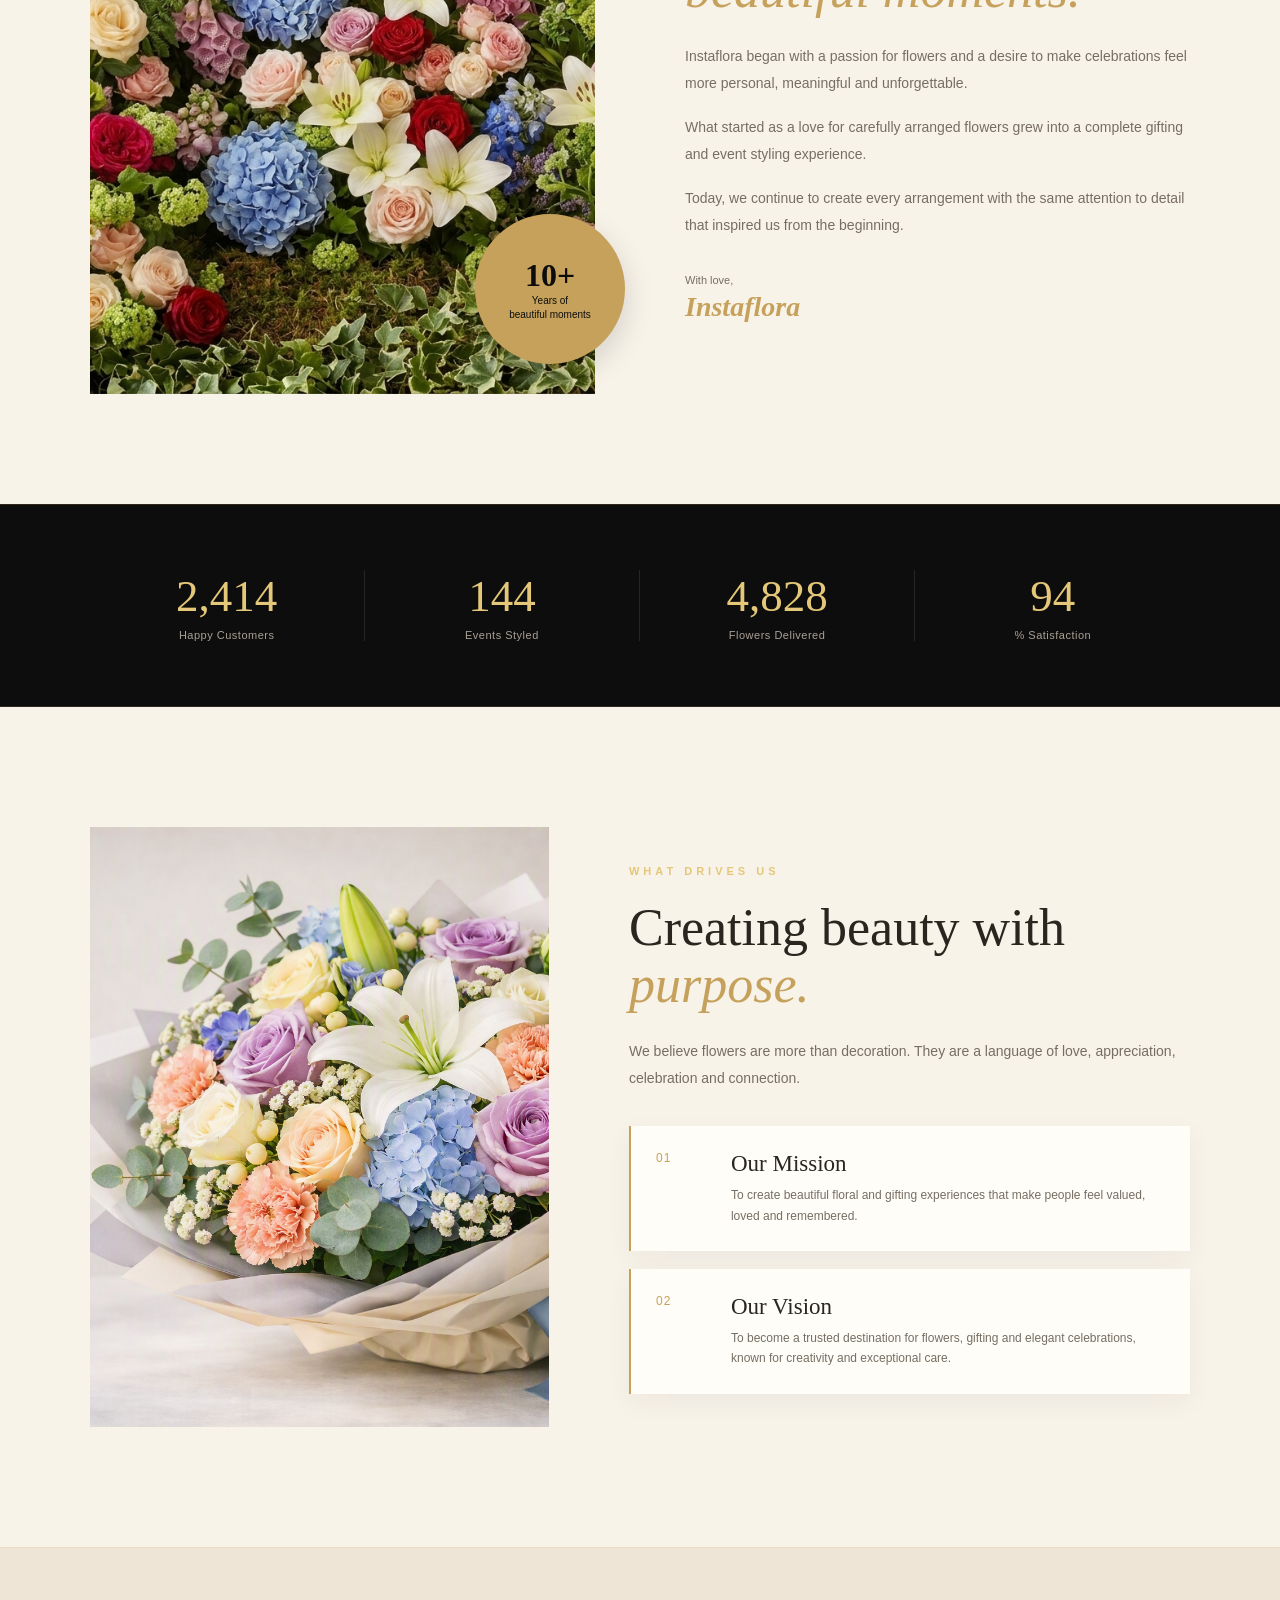
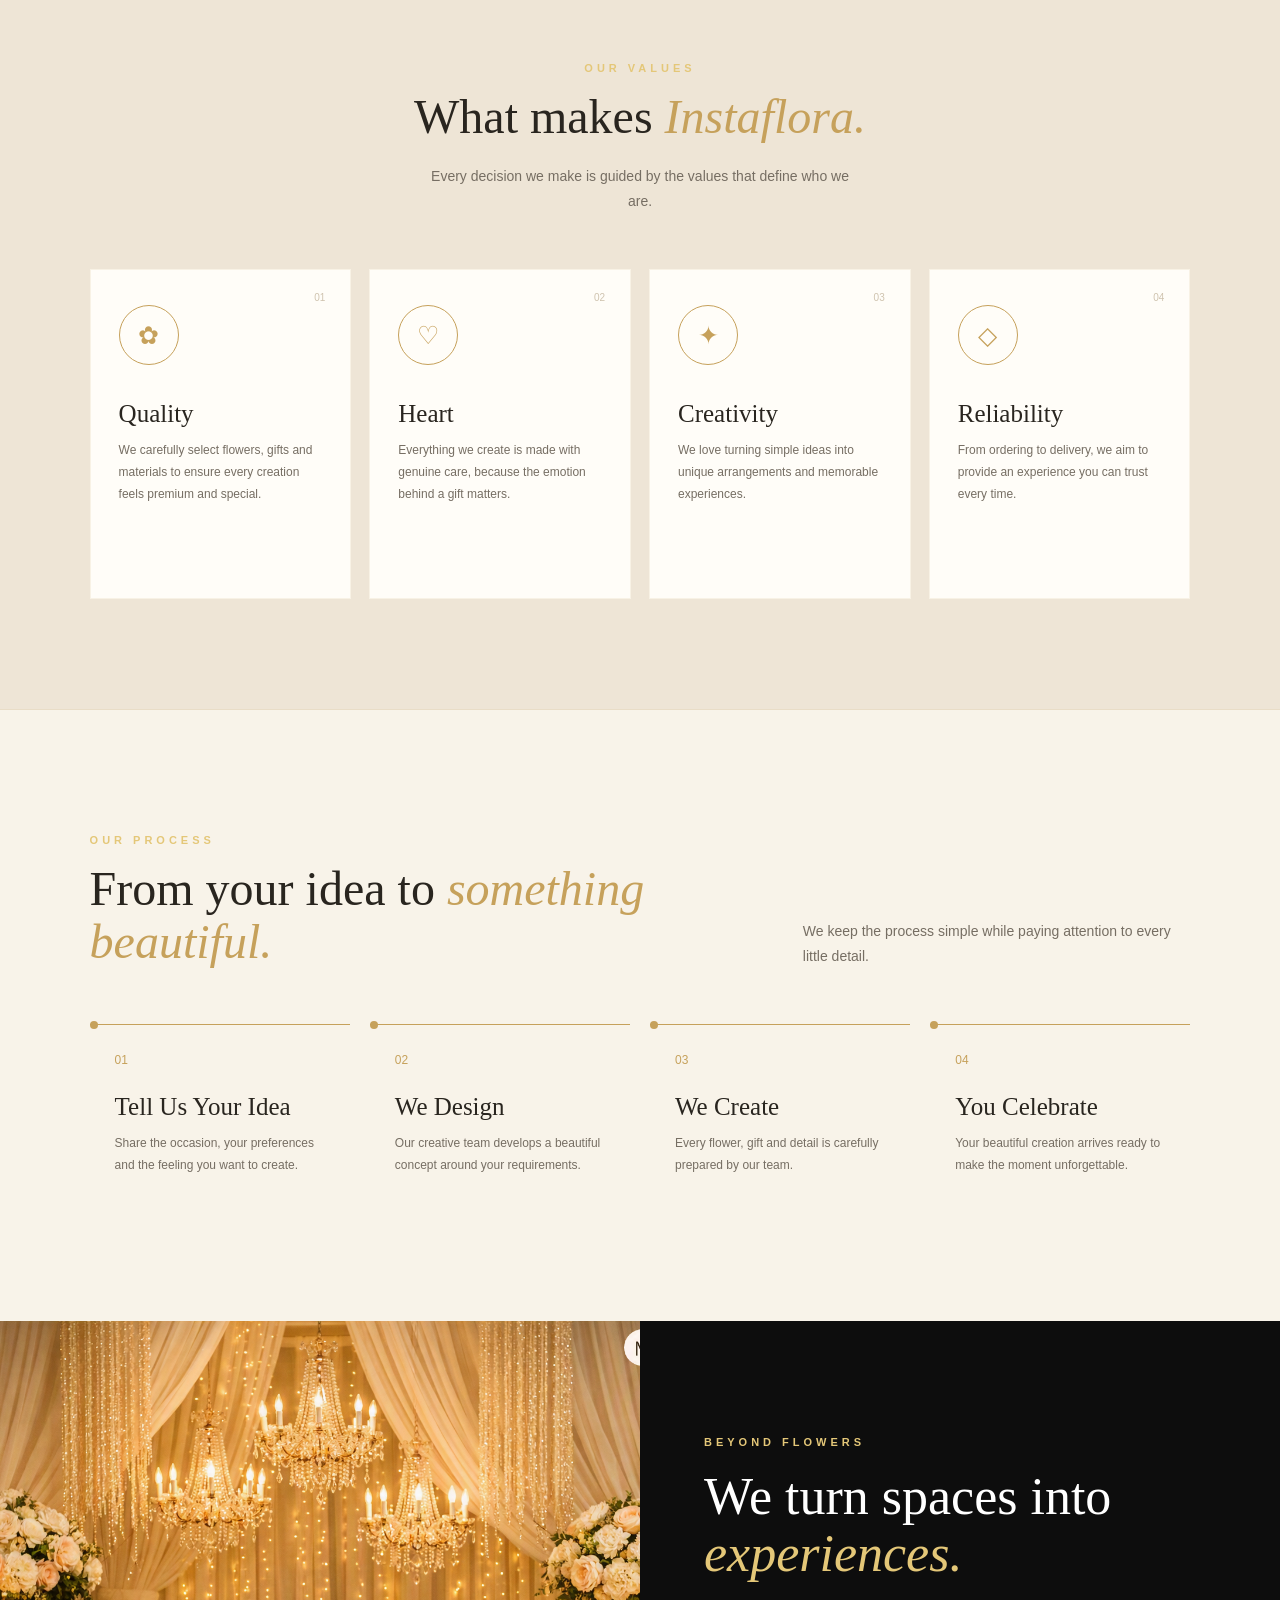
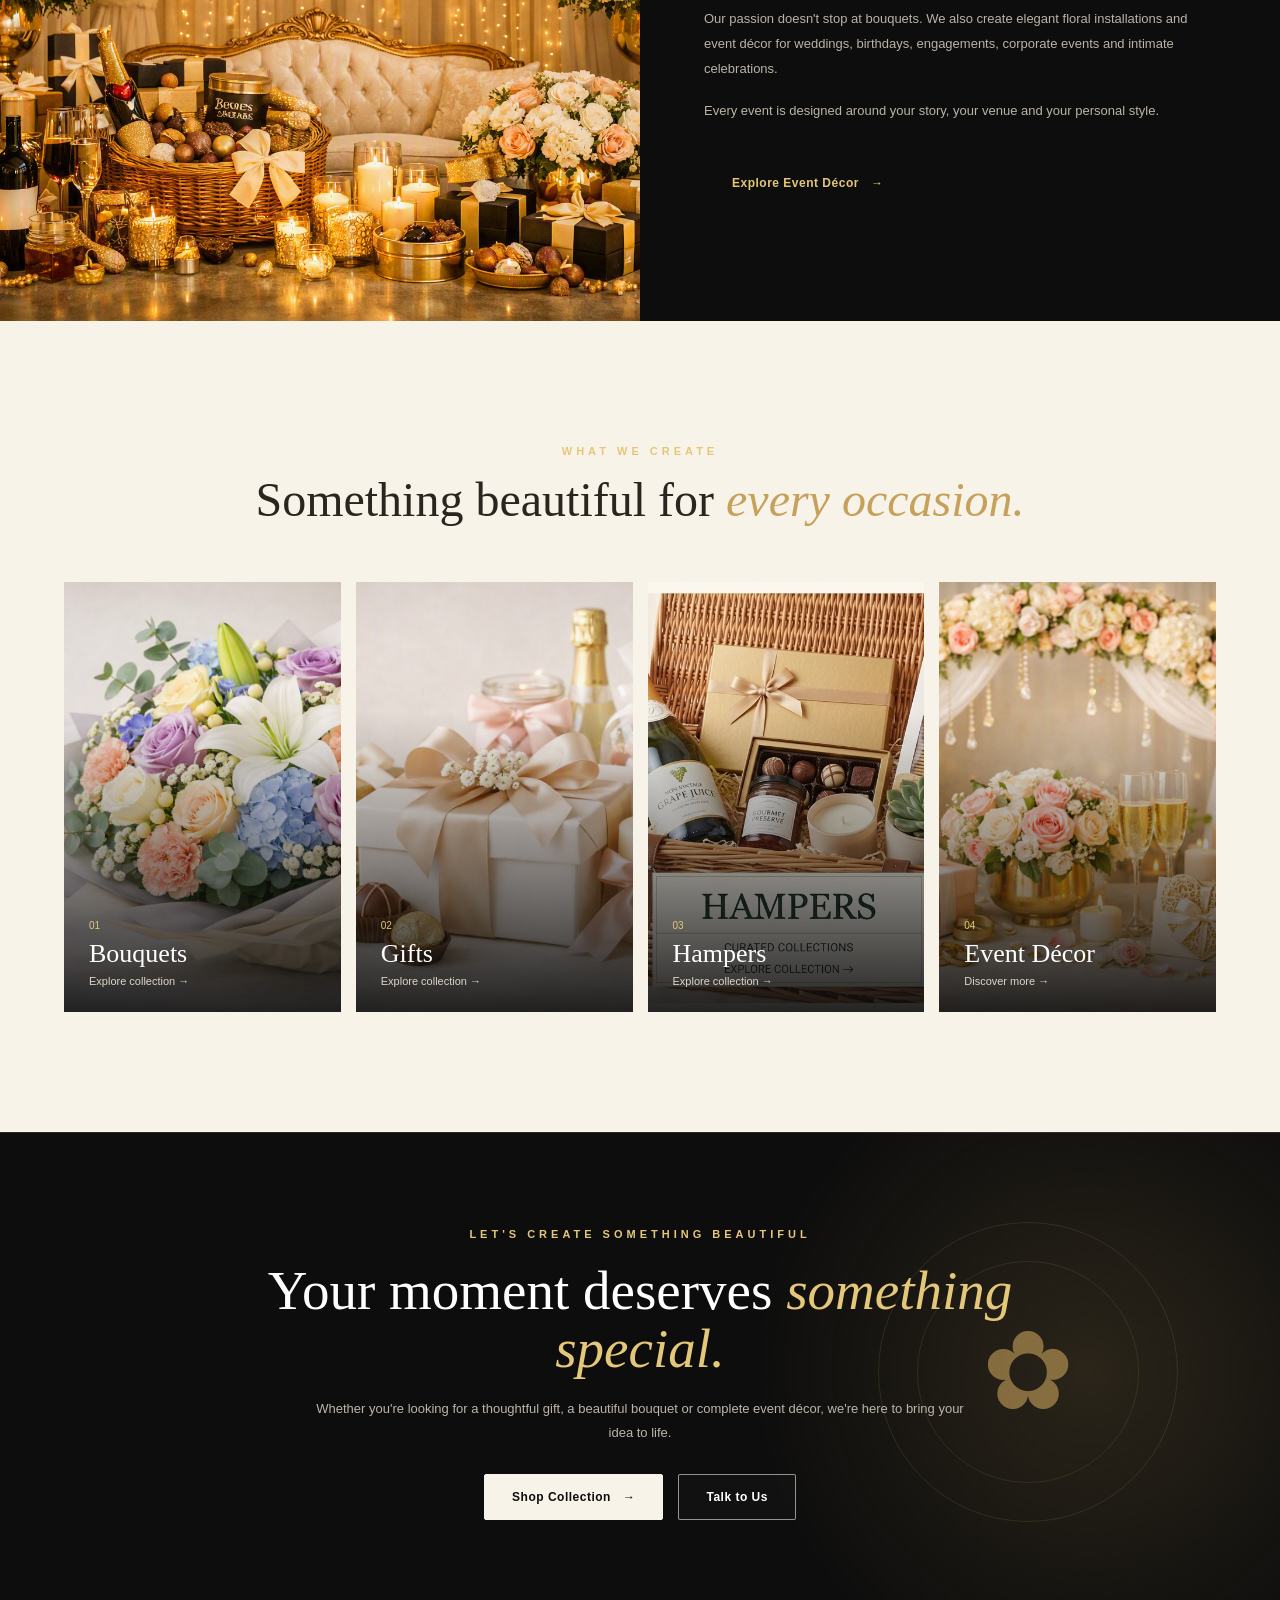
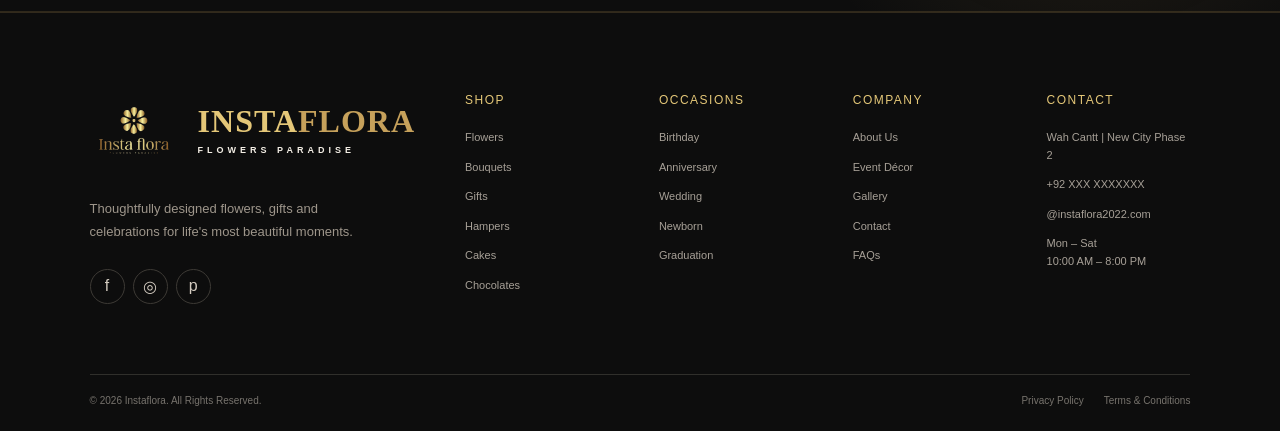
==== commit 237741b5: "Updated Instaflora website" ====
--- a/about.html
+++ b/about.html
@@ -87,19 +87,10 @@
             <a href="contact.html">
                 Contact
             </a>
-             <a href="#" id="accountBtn">
+             <a href="#" id="accountBtn"class="mobile-account"
+                id="mobileAccountBtn"  >
     Login/Register
 </a>
-            <!-- MOBILE ACCOUNT -->
-
-            <a
-                href="#"
-                class="mobile-account"
-                id="mobileAccountBtn"
-            >
-                Login / Register
-            </a>
-
 
             <!-- MOBILE ACTIONS -->
 
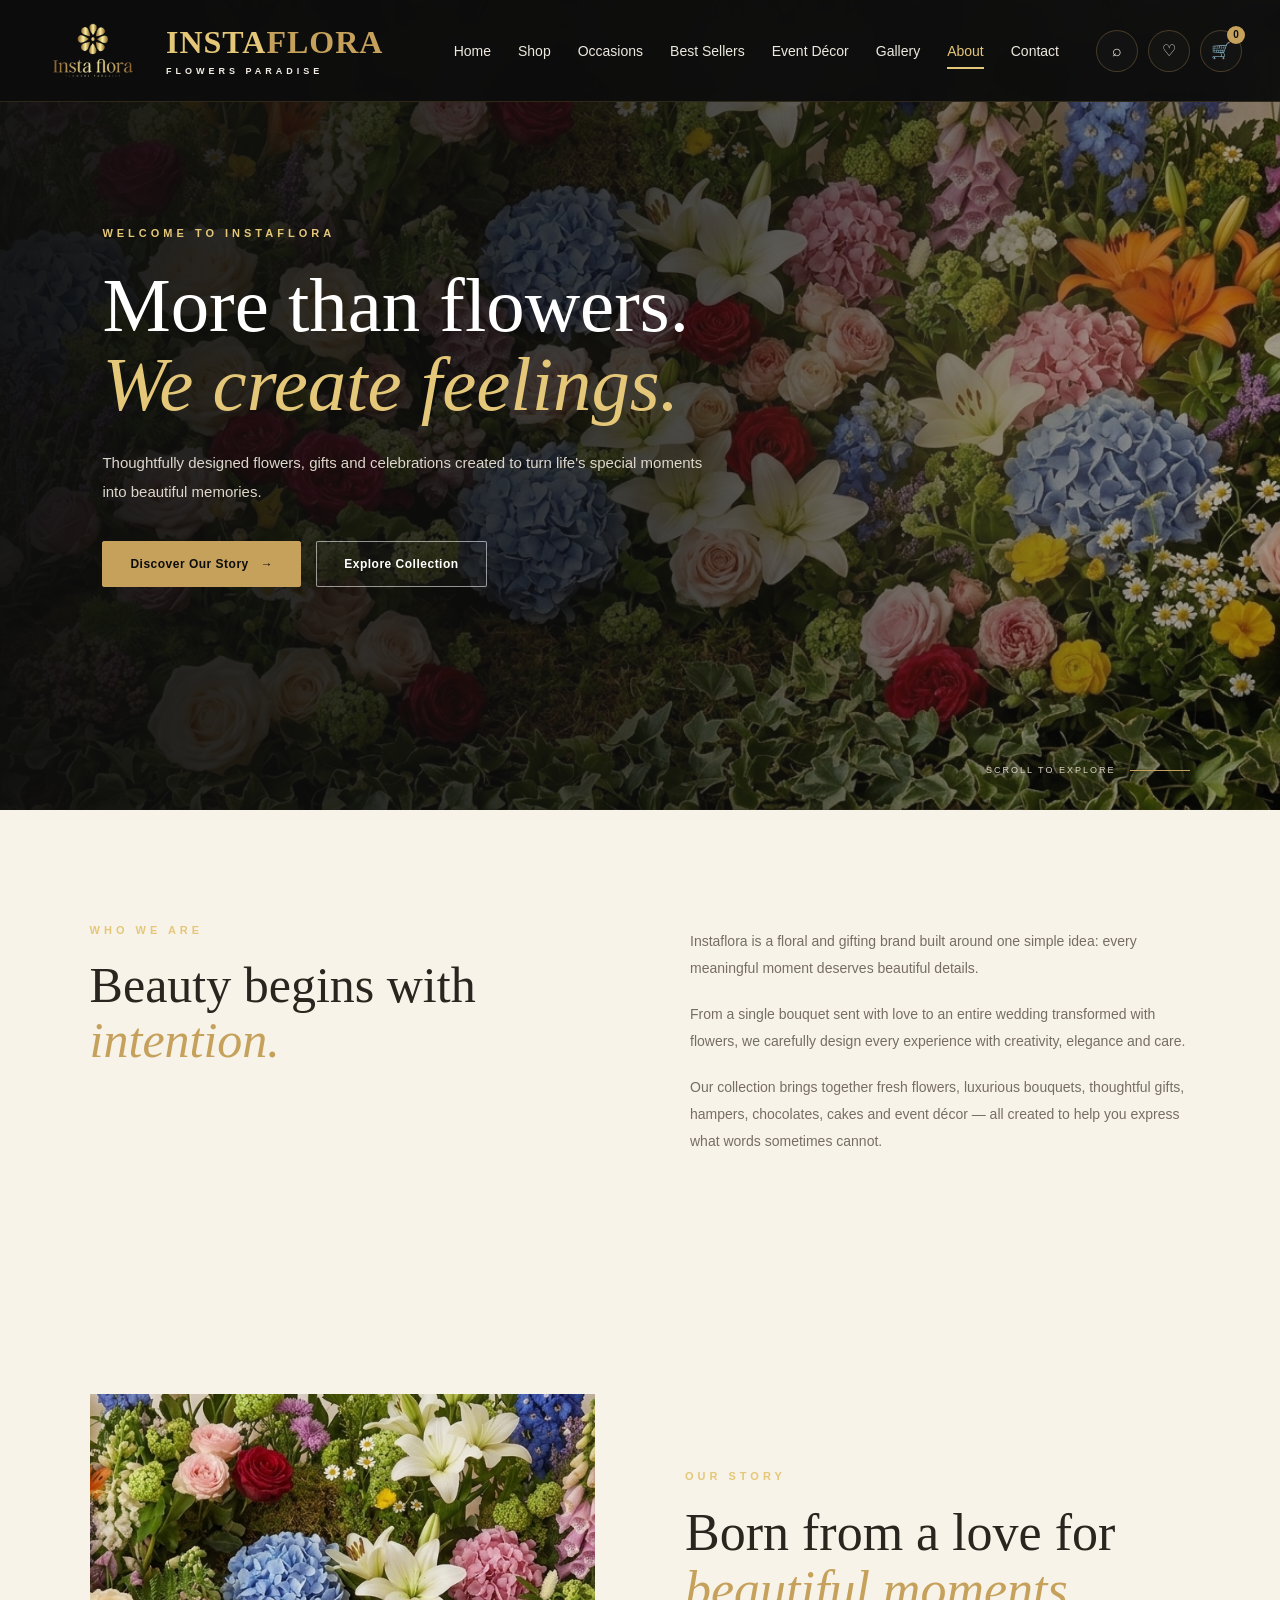
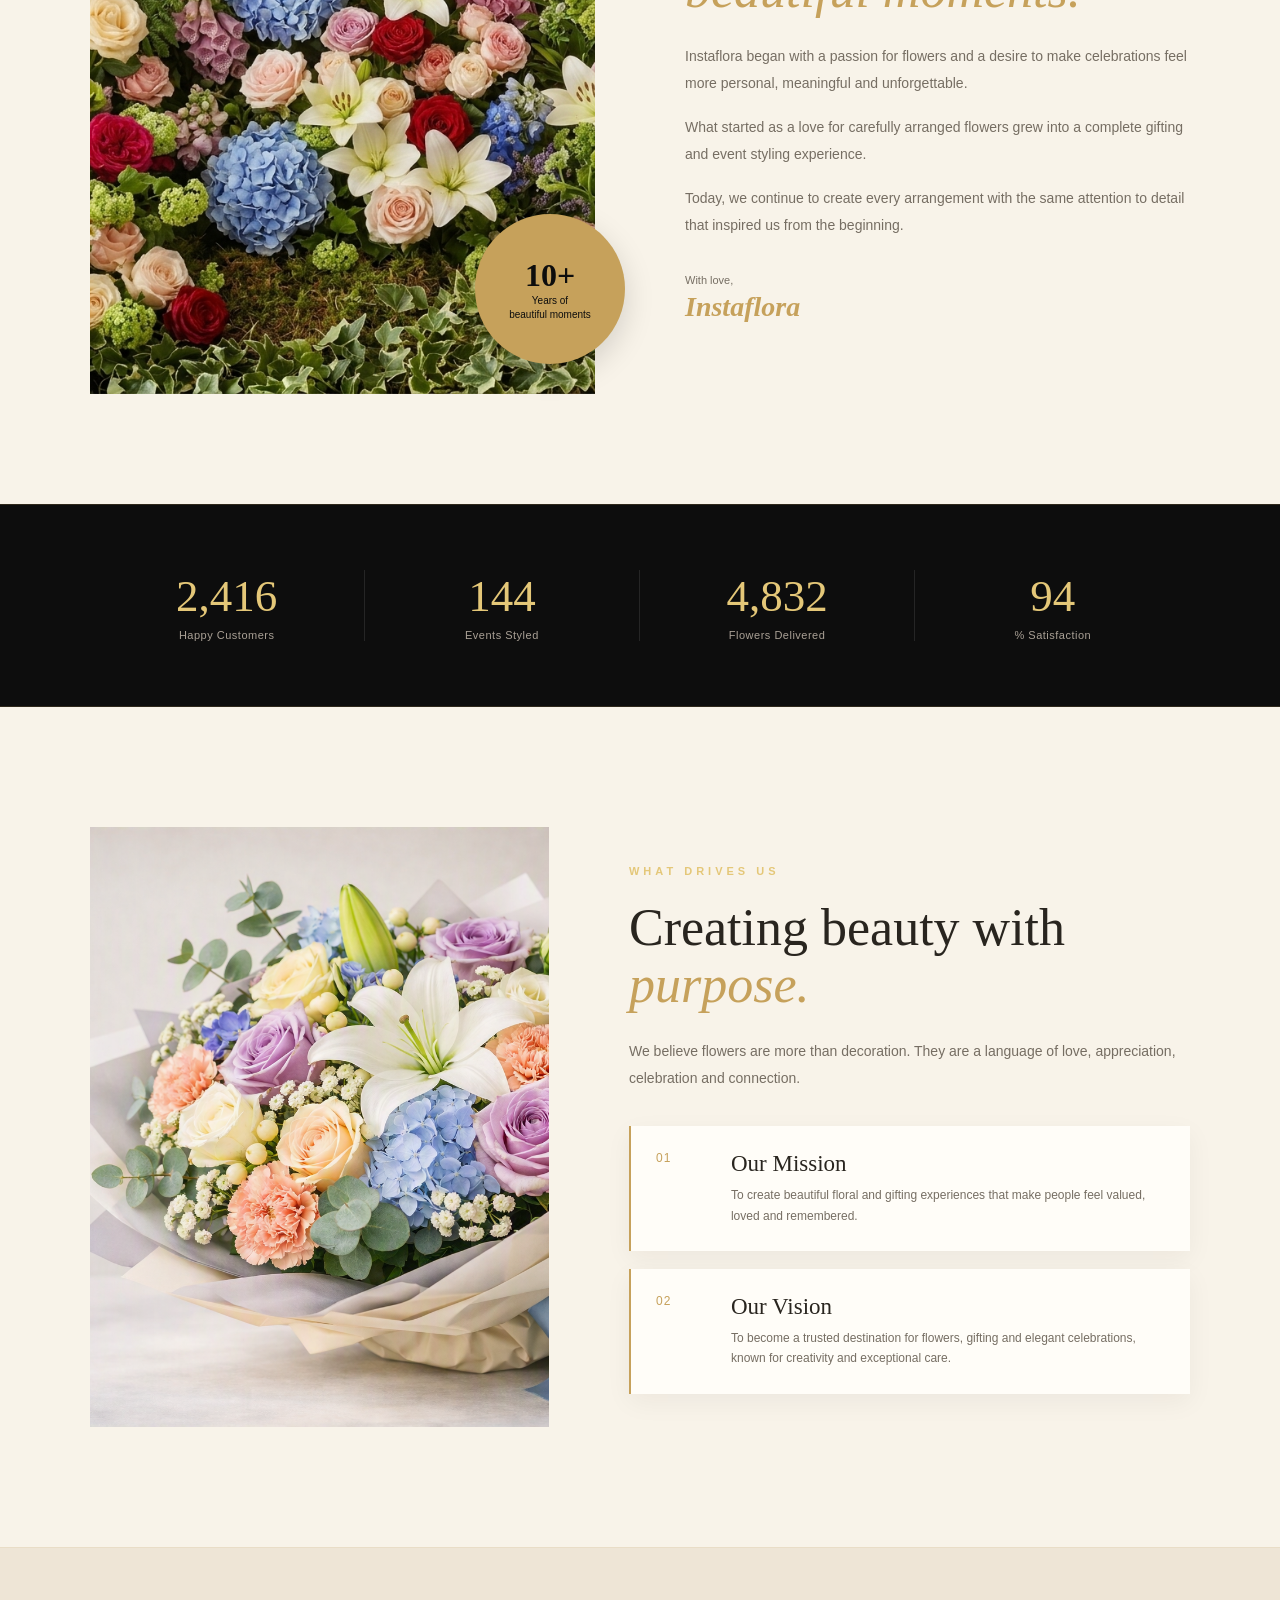
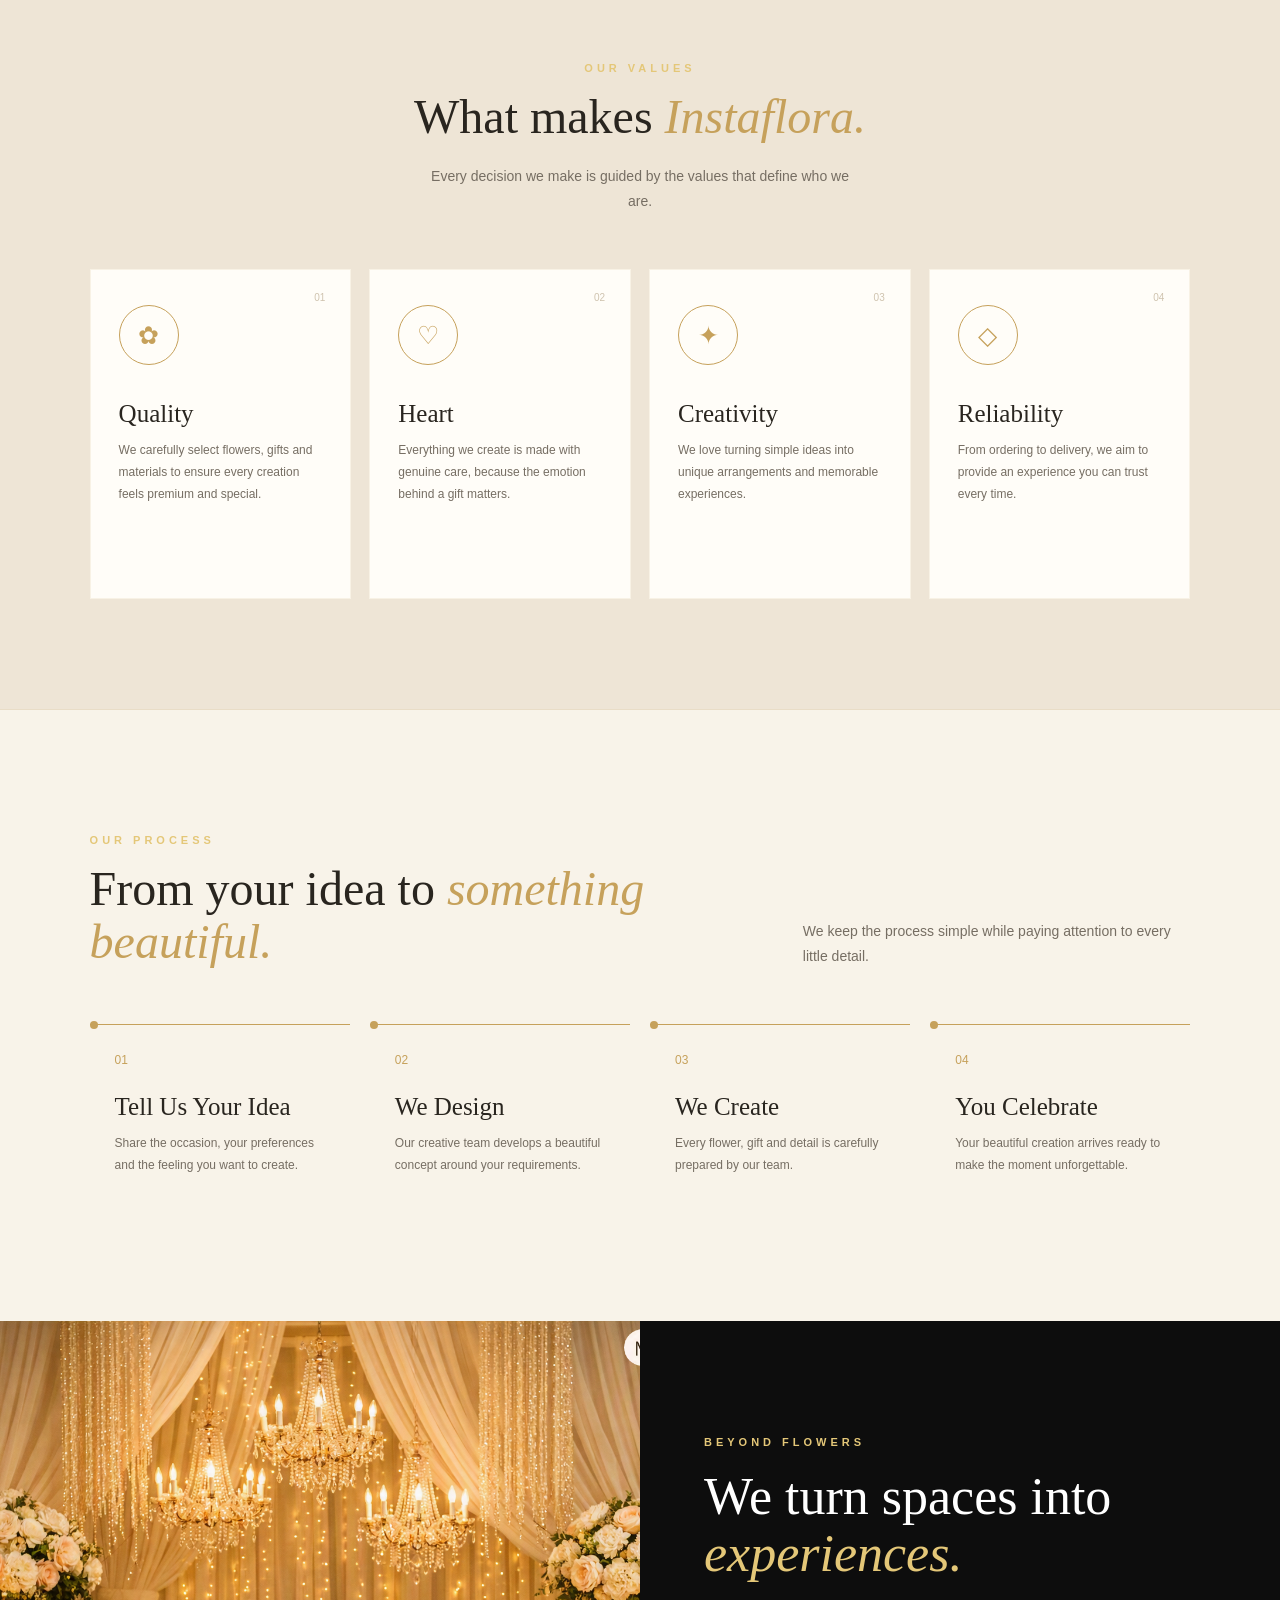
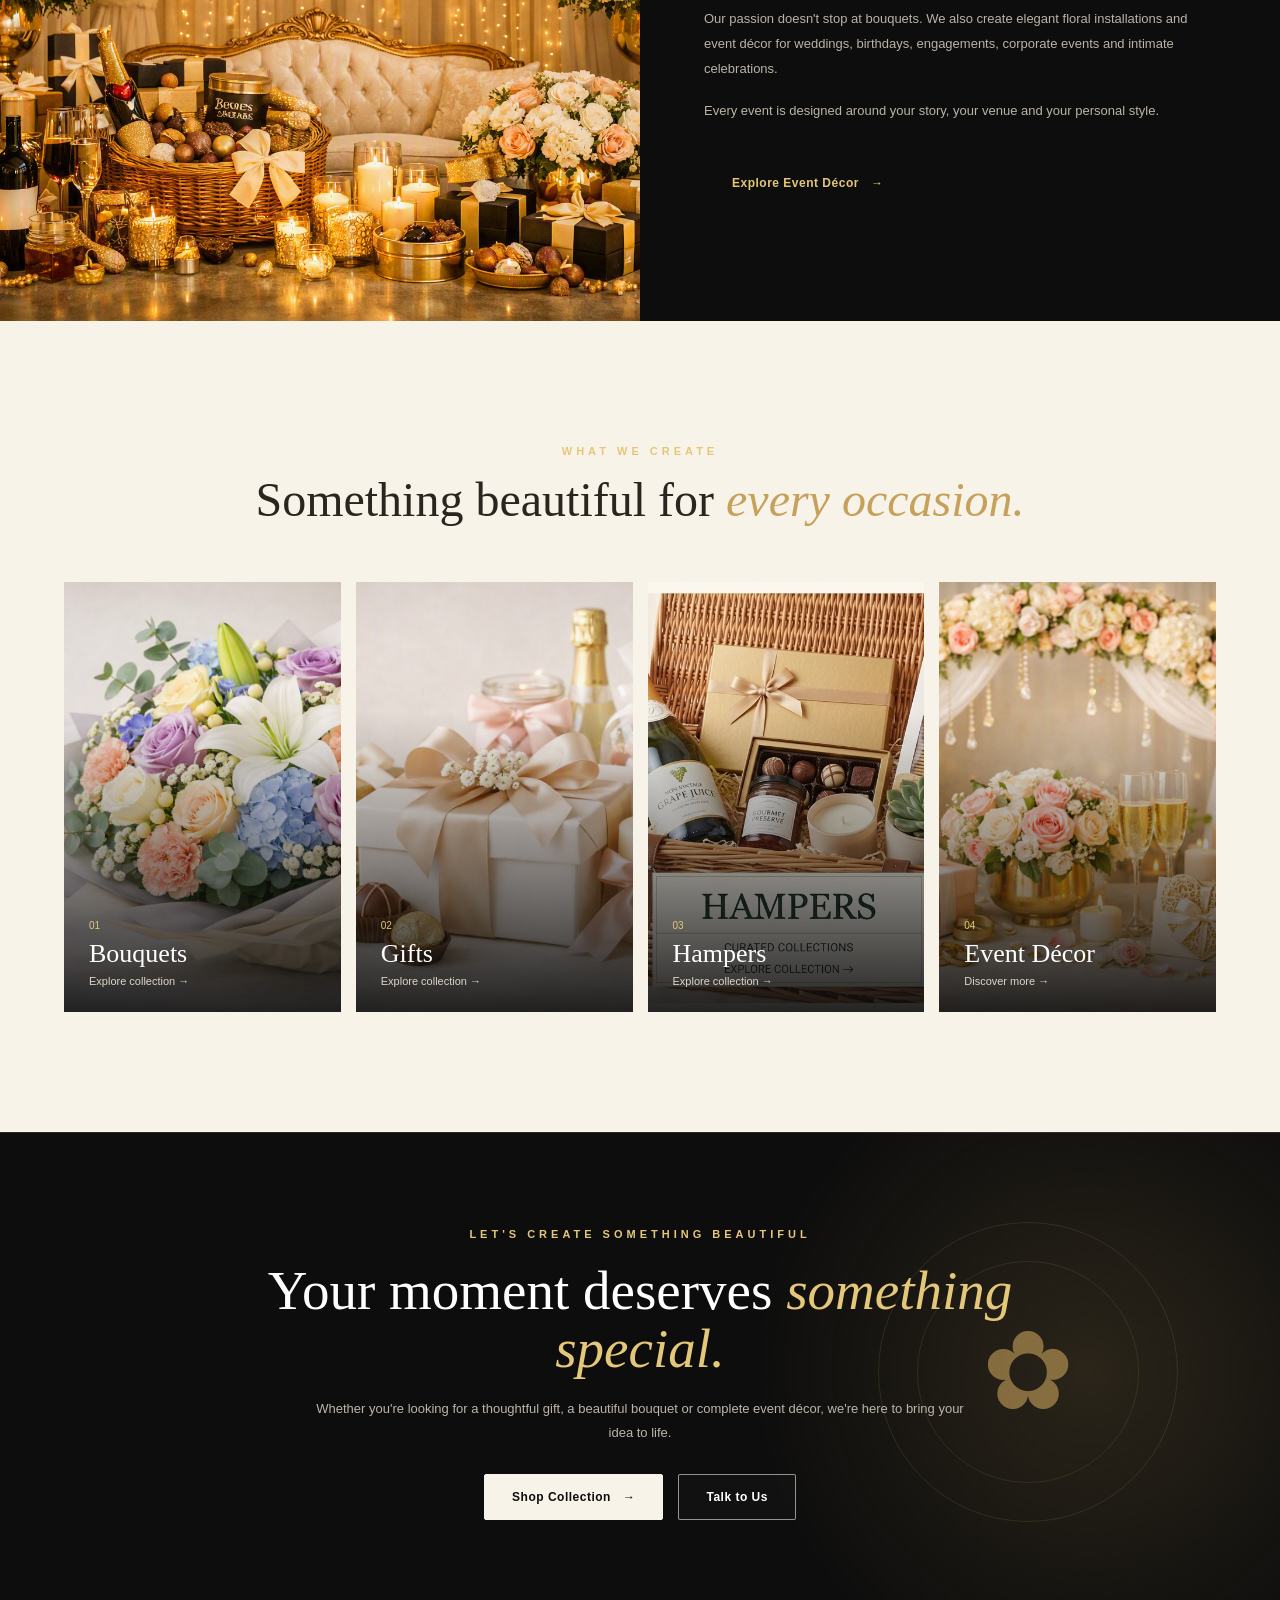
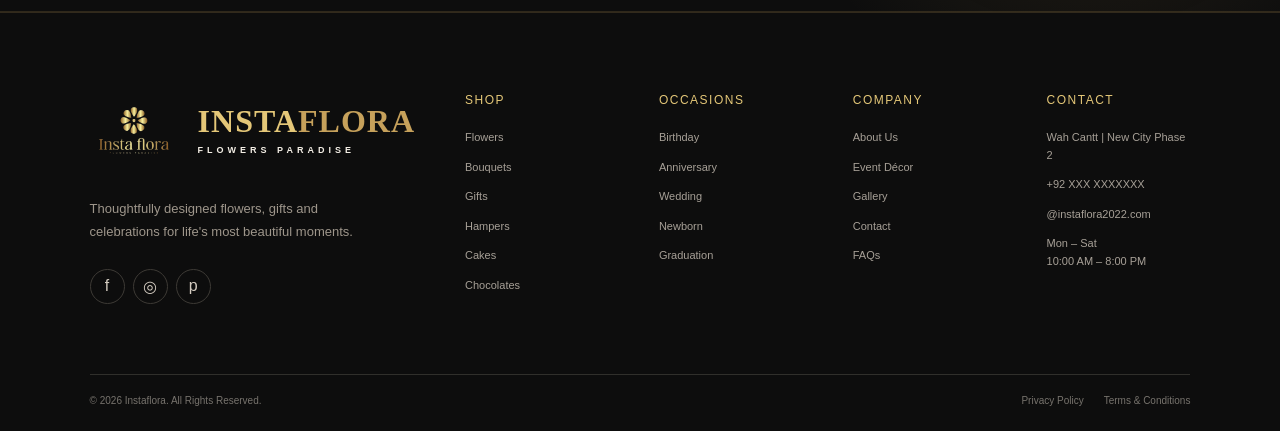
==== commit 65c78481: "Updated Instaflora website" ====
--- a/about.html
+++ b/about.html
@@ -84,7 +84,7 @@
                 About
             </a>
 
-            <a href="contact.html">
+            <a href="#contact">
                 Contact
             </a>
              <a href="#" id="accountBtn"class="mobile-account"
@@ -1401,7 +1401,7 @@
                 Gallery
             </a>
 
-            <a href="contact.html">
+            <a href="#contact">
                 Contact
             </a>
 
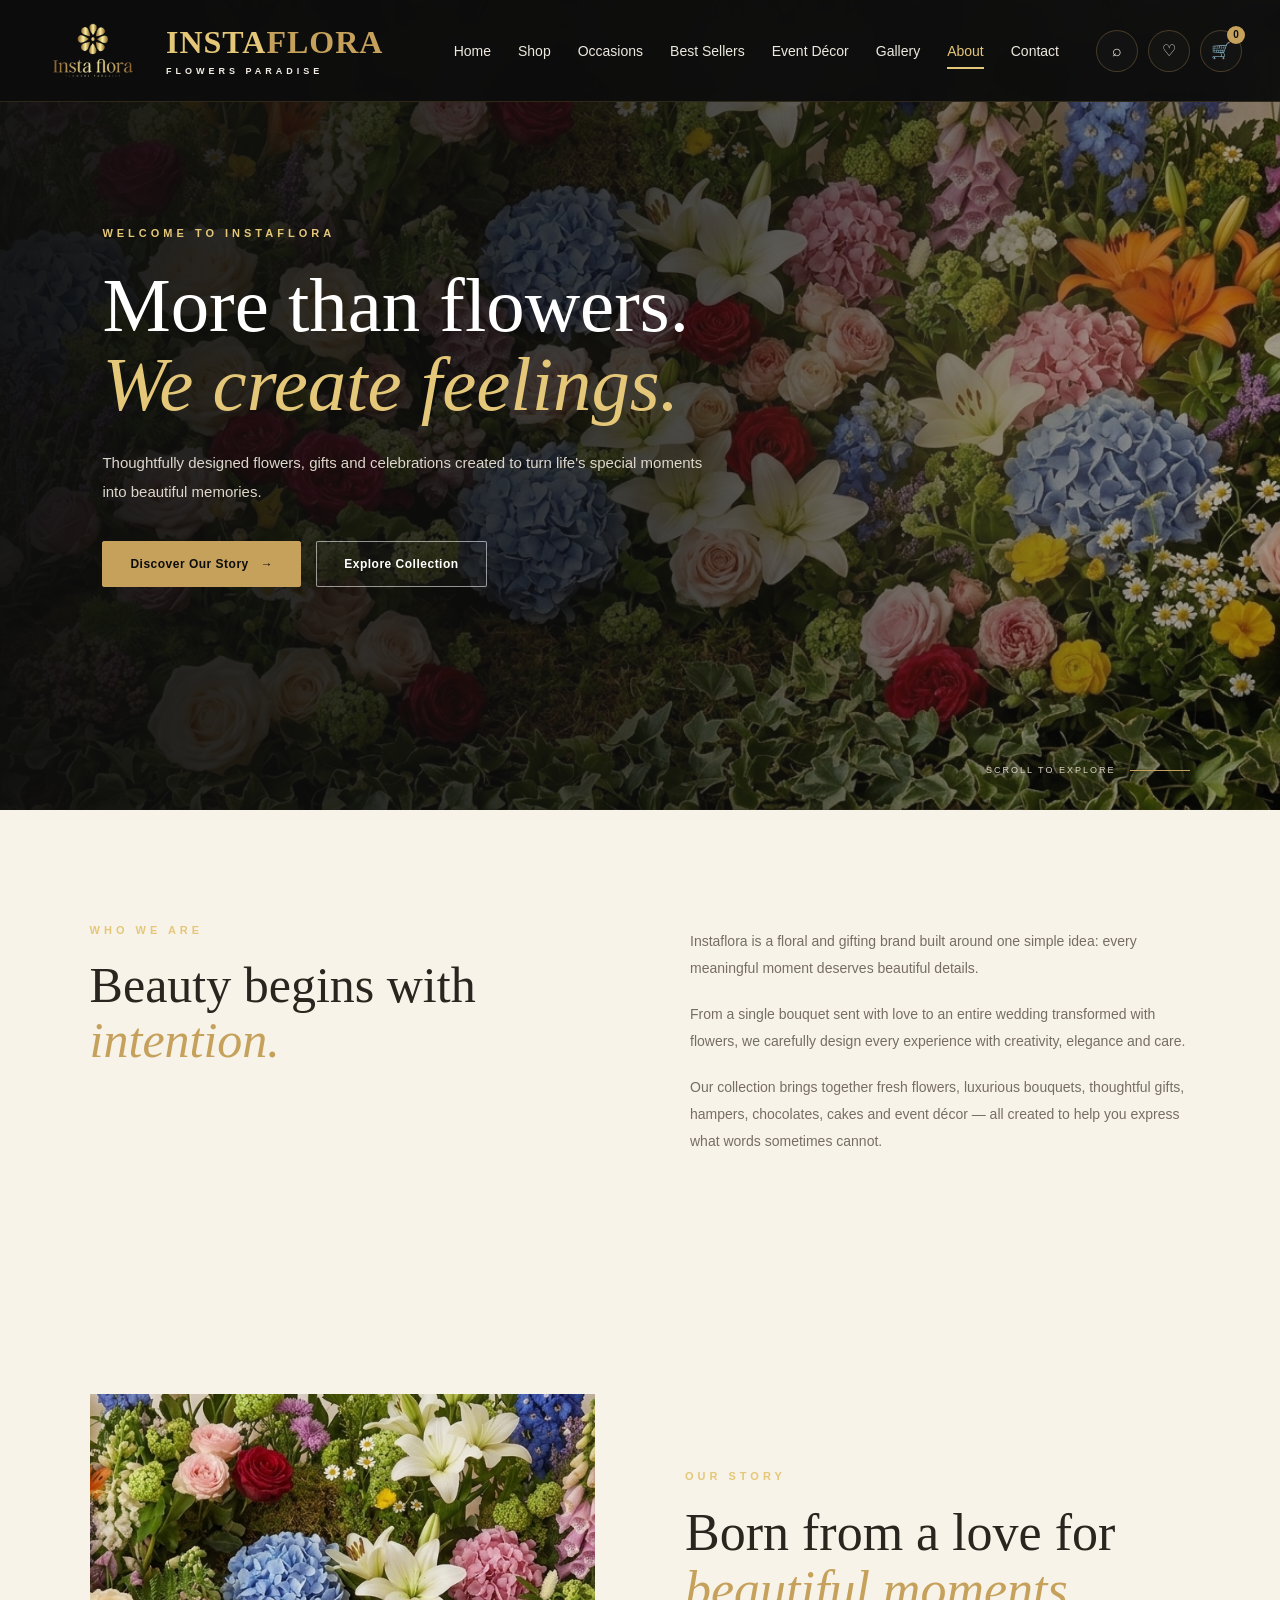
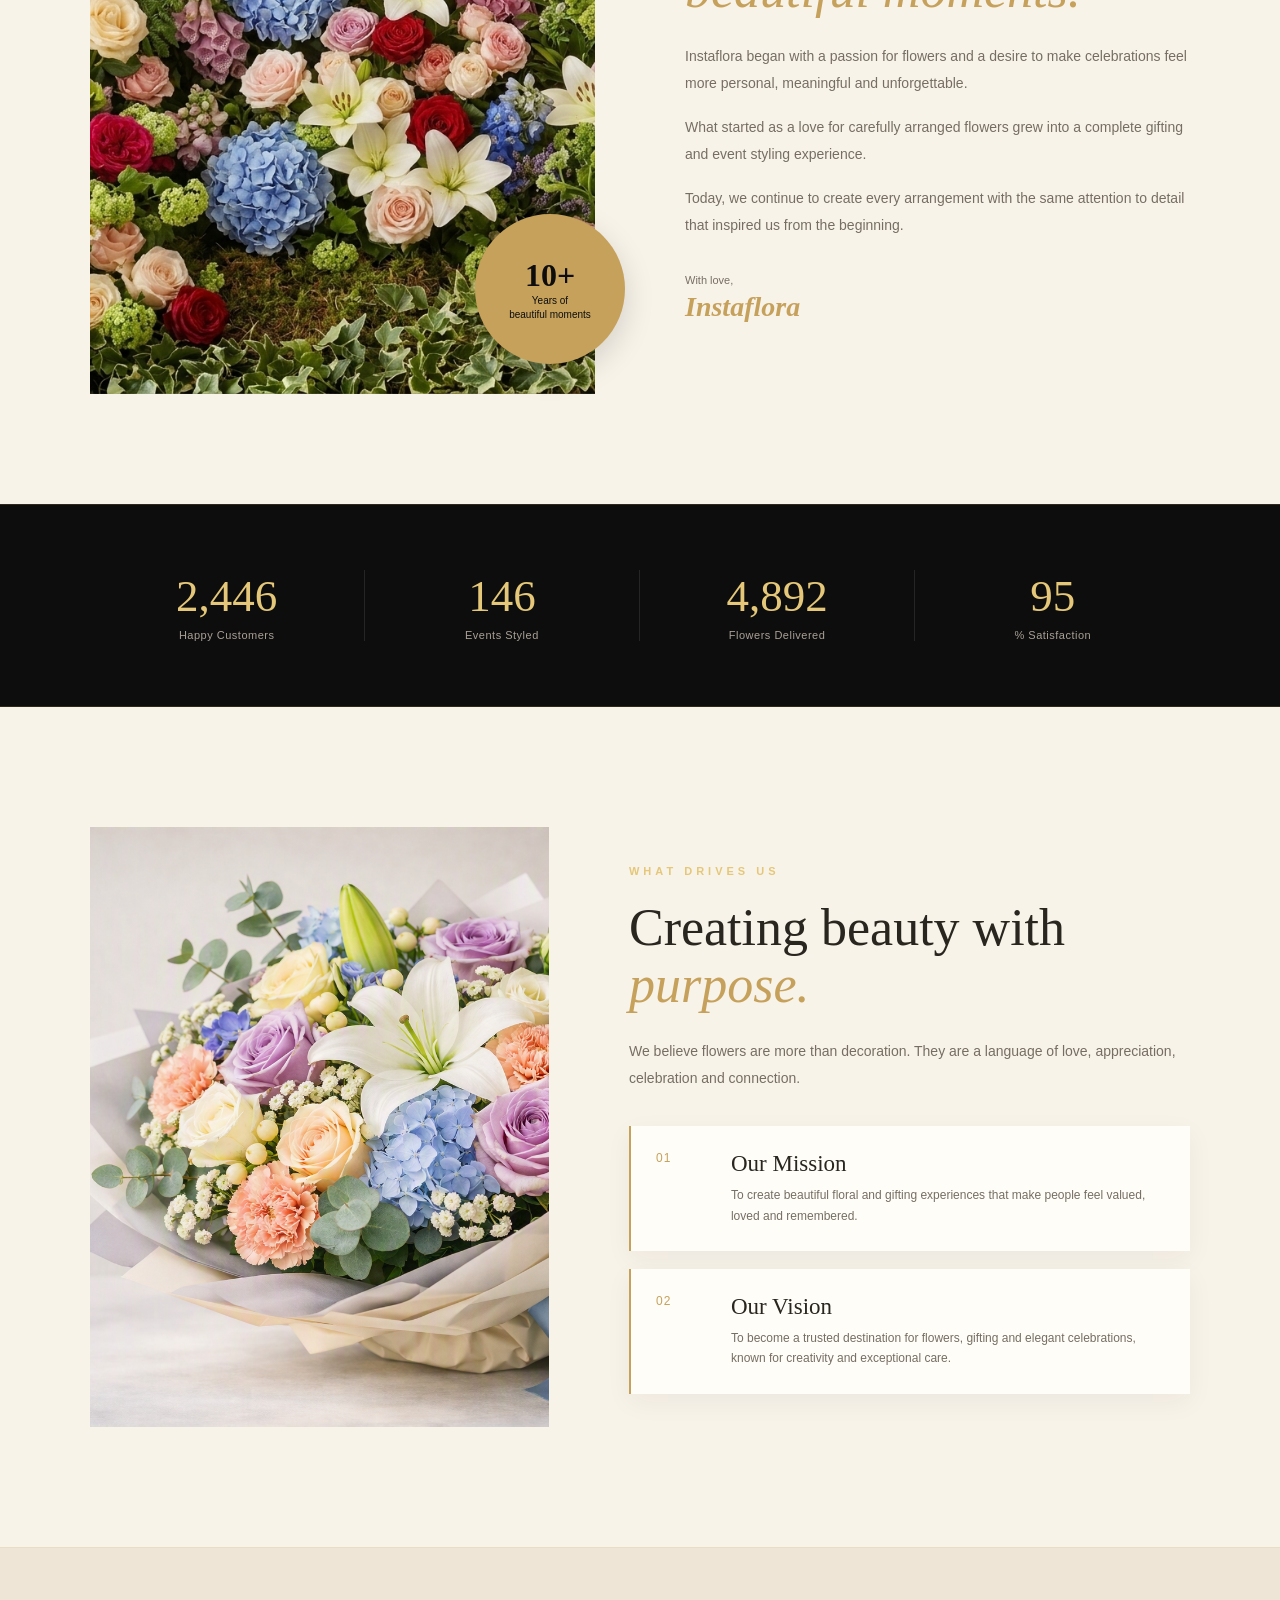
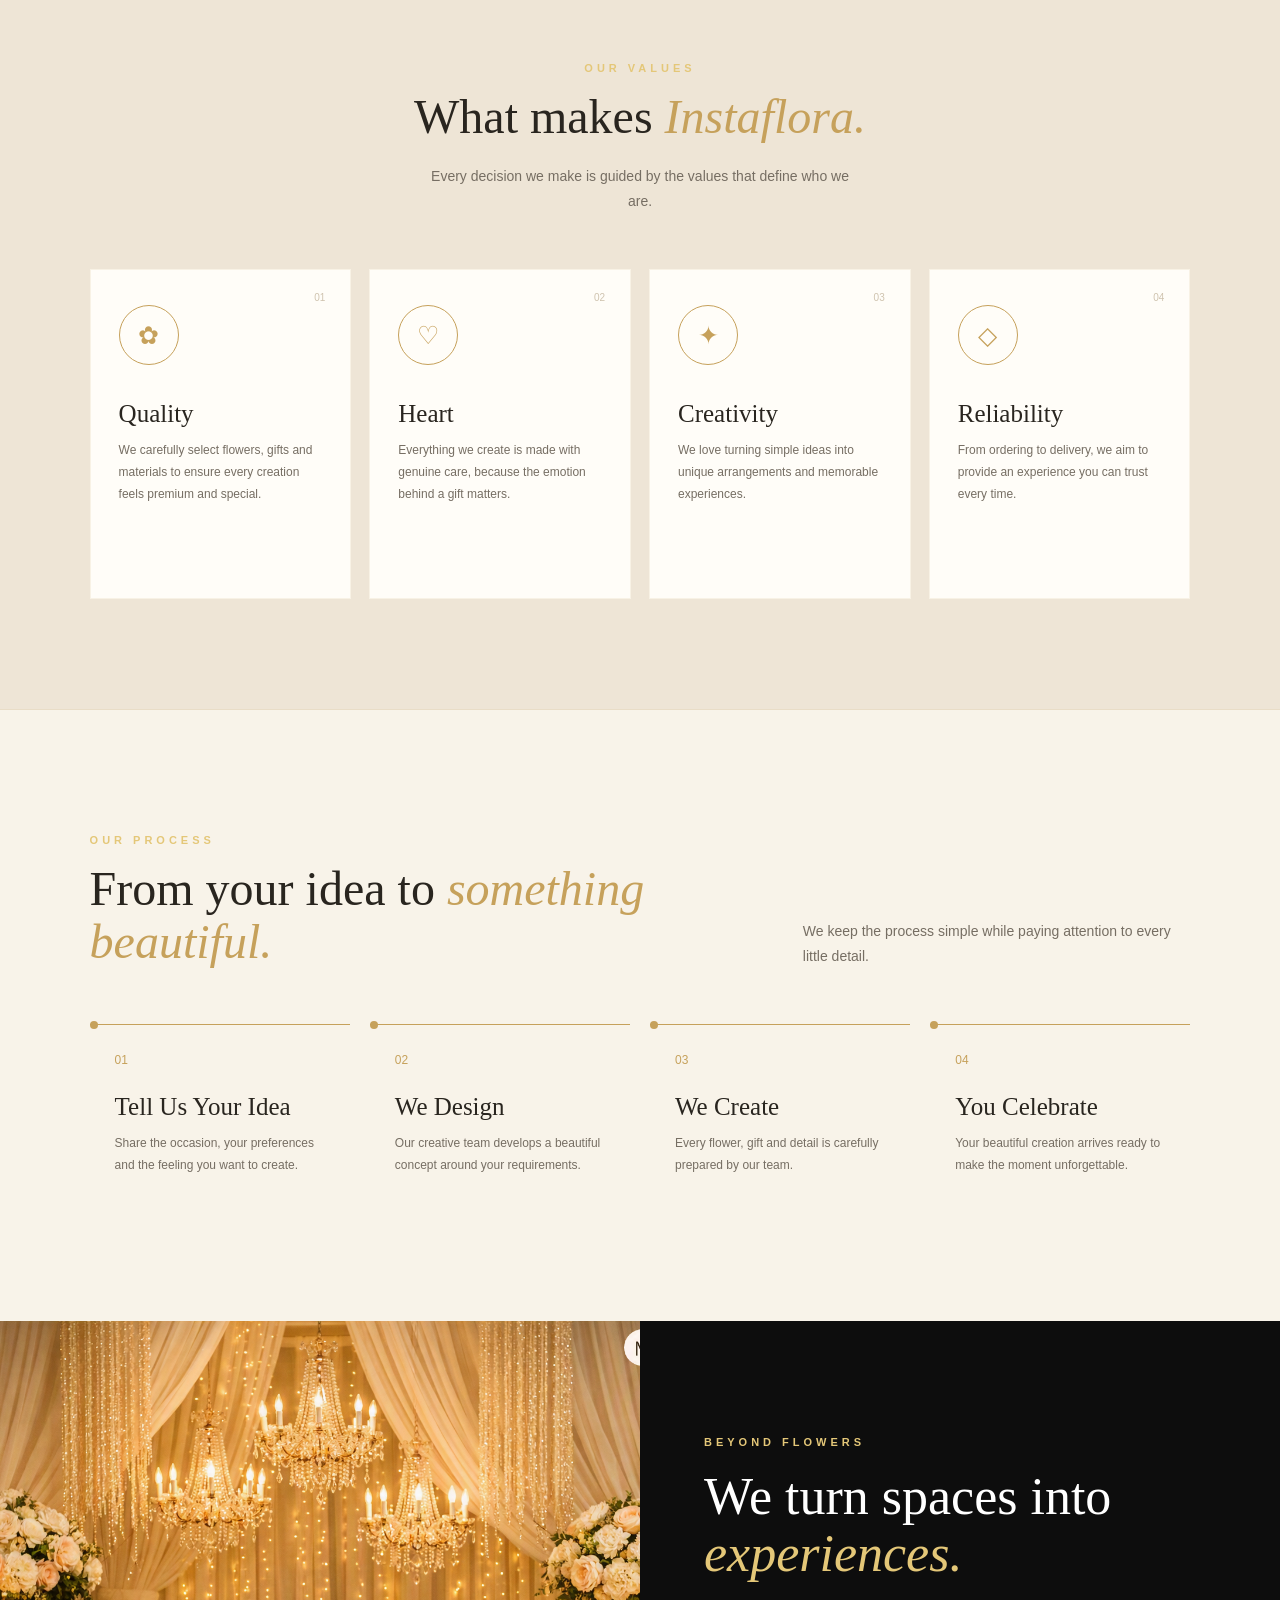
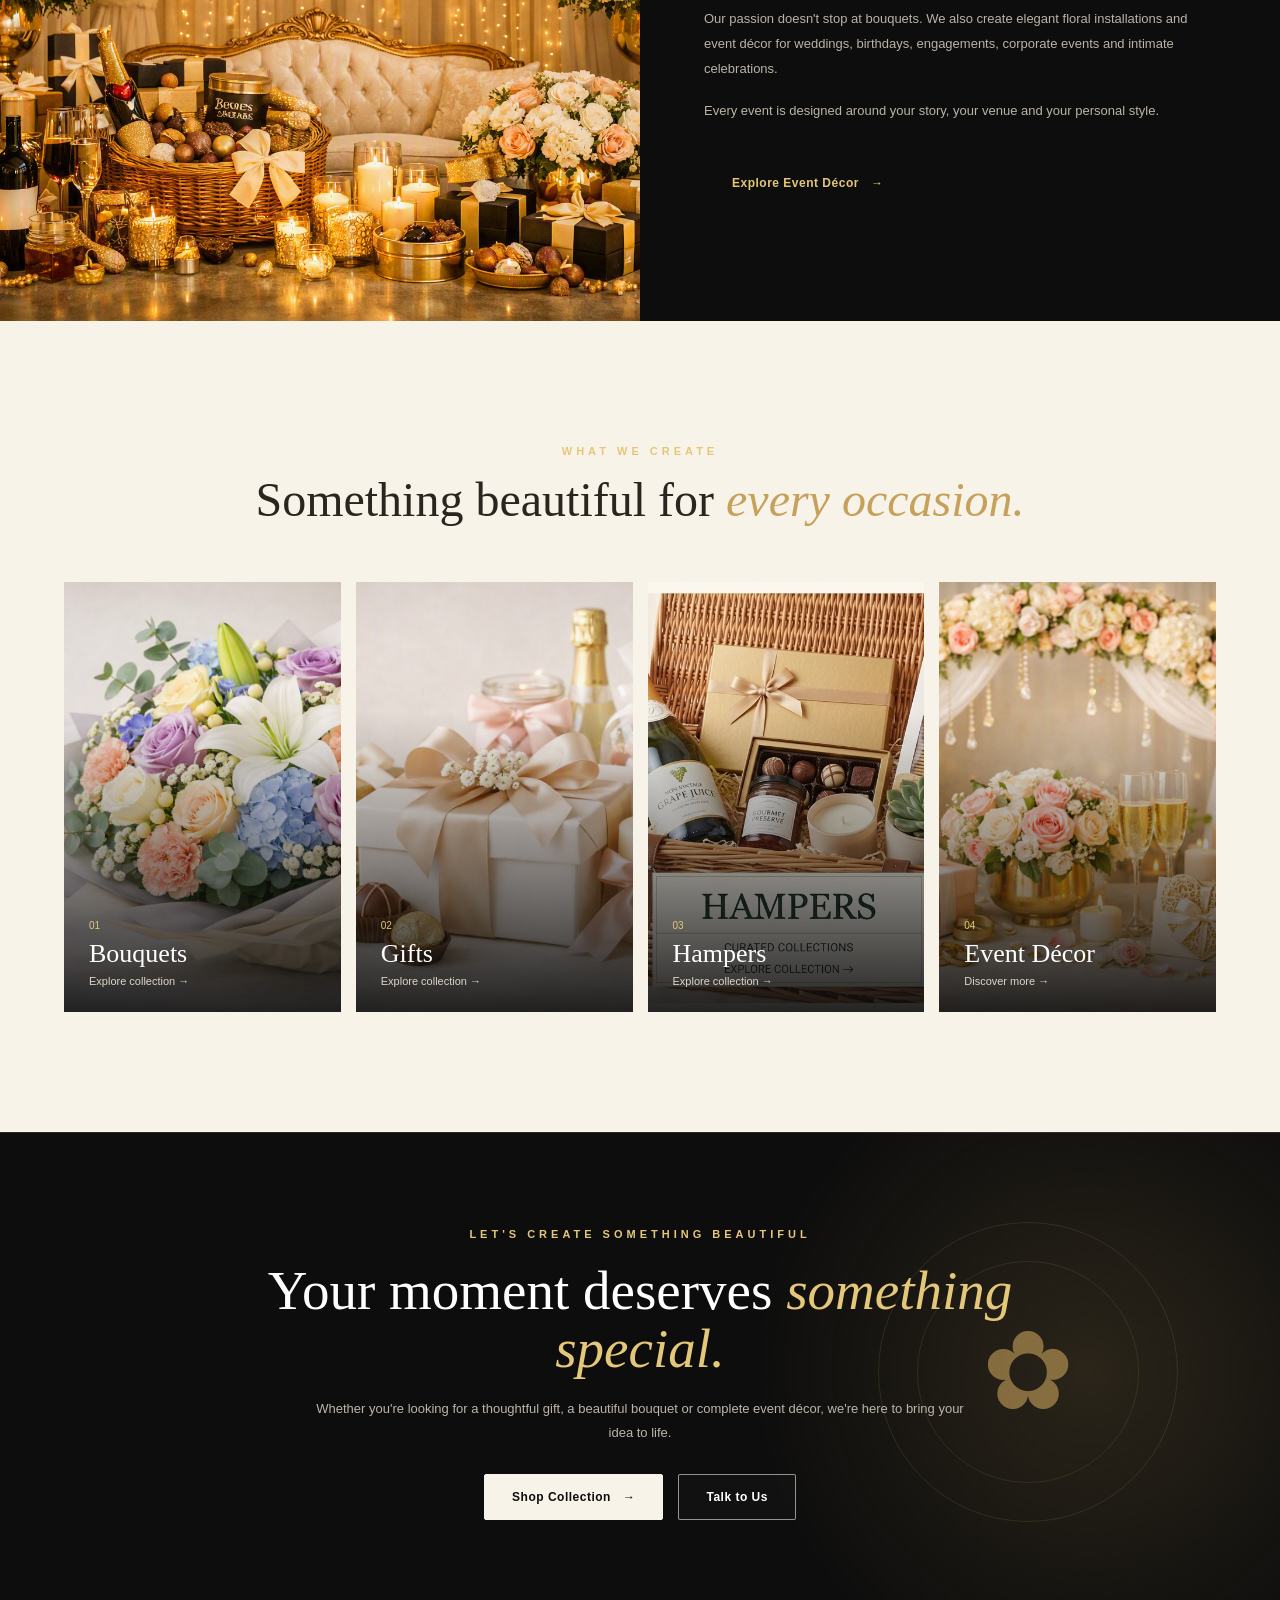
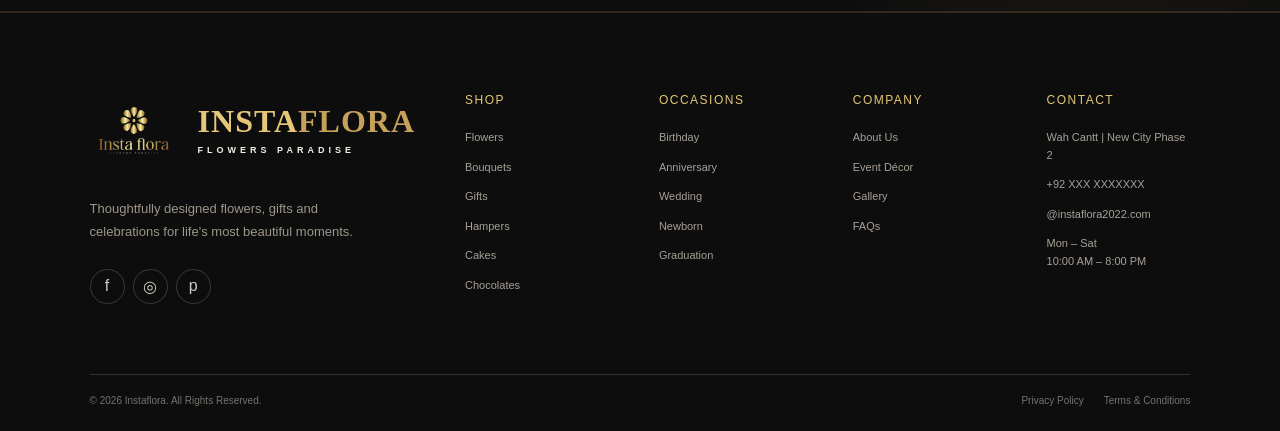
==== commit 26a6829d: "Updated Instaflora website" ====
--- a/about.html
+++ b/about.html
@@ -1401,13 +1401,11 @@
                 Gallery
             </a>
 
-            <a href="#contact">
-                Contact
-            </a>
-
-            <a href="#">
+            <a href="faqs.html">
                 FAQs
             </a>
+
+        
 
         </div>
 
@@ -1452,11 +1450,11 @@
 
         <div>
 
-            <a href="#">
+            <a href="privacy.html">
                 Privacy Policy
             </a>
 
-            <a href="#">
+            <a href="terms.html">
                 Terms & Conditions
             </a>
 
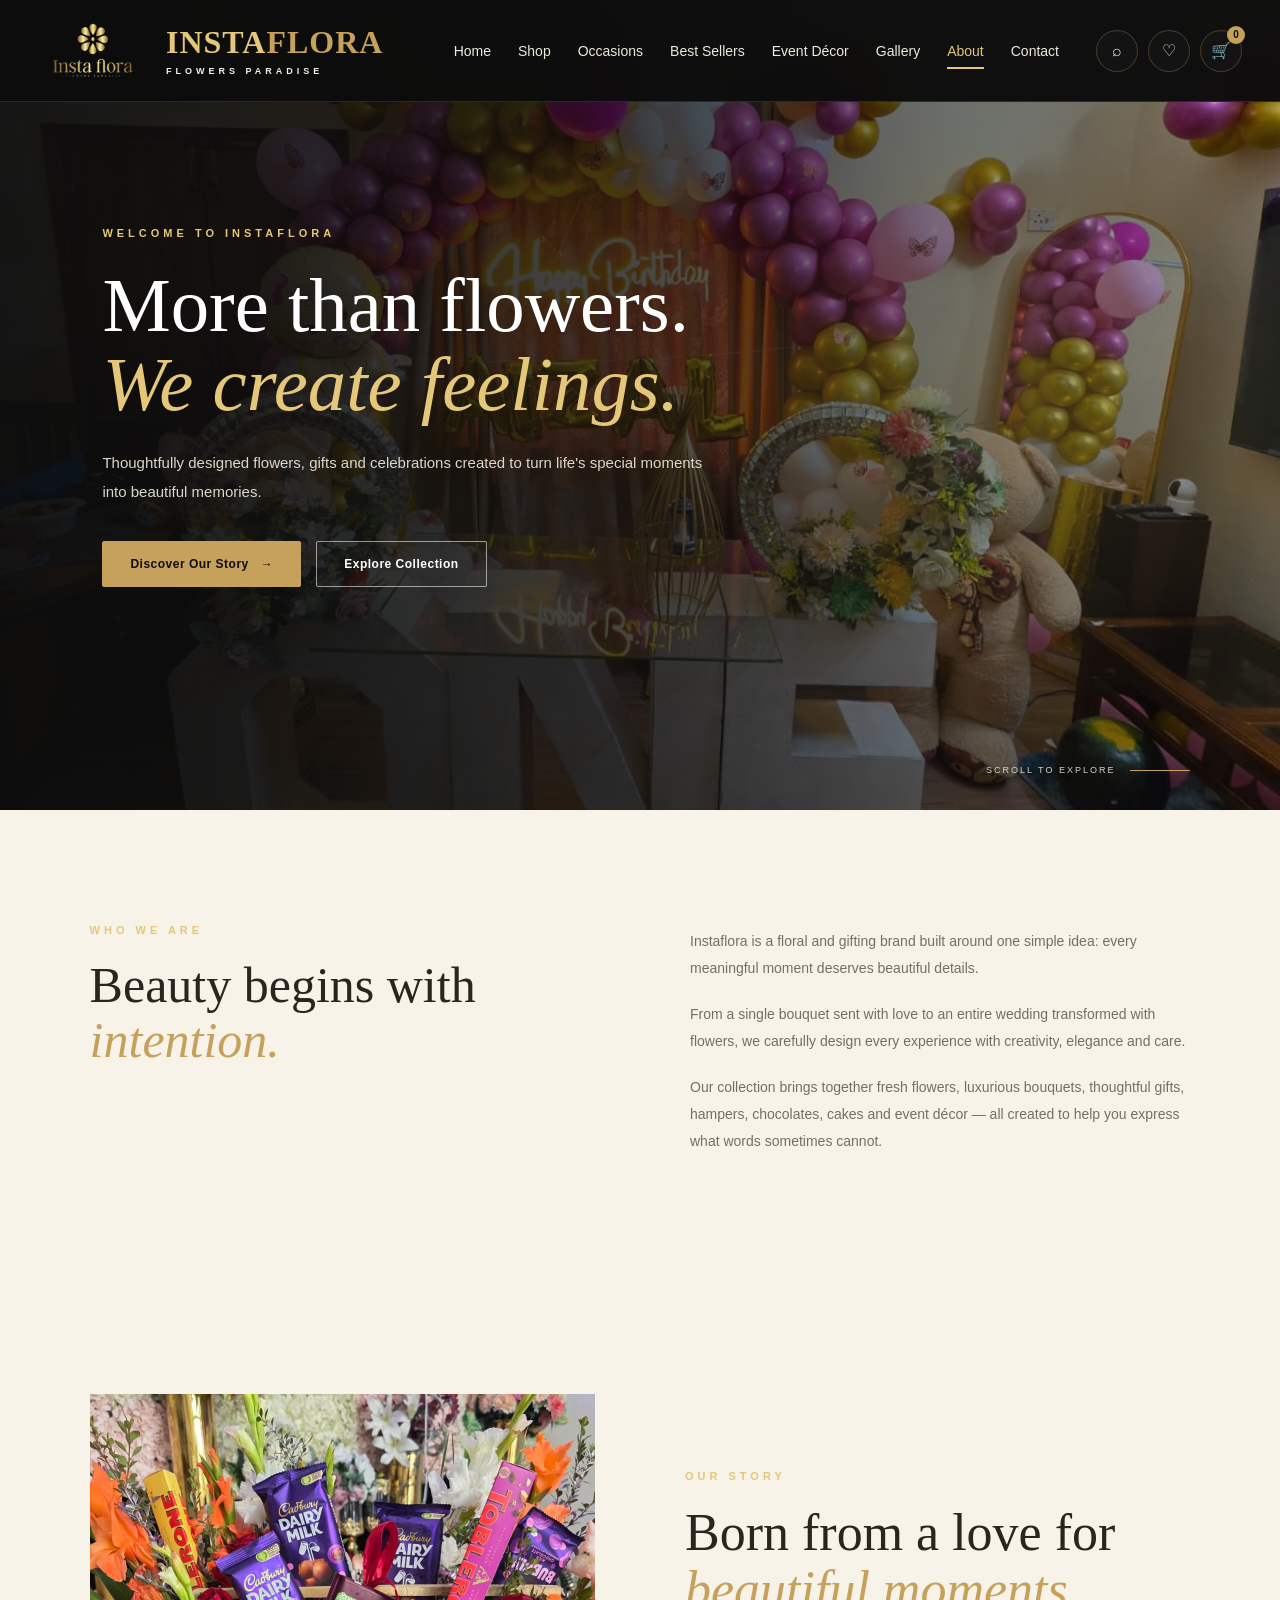
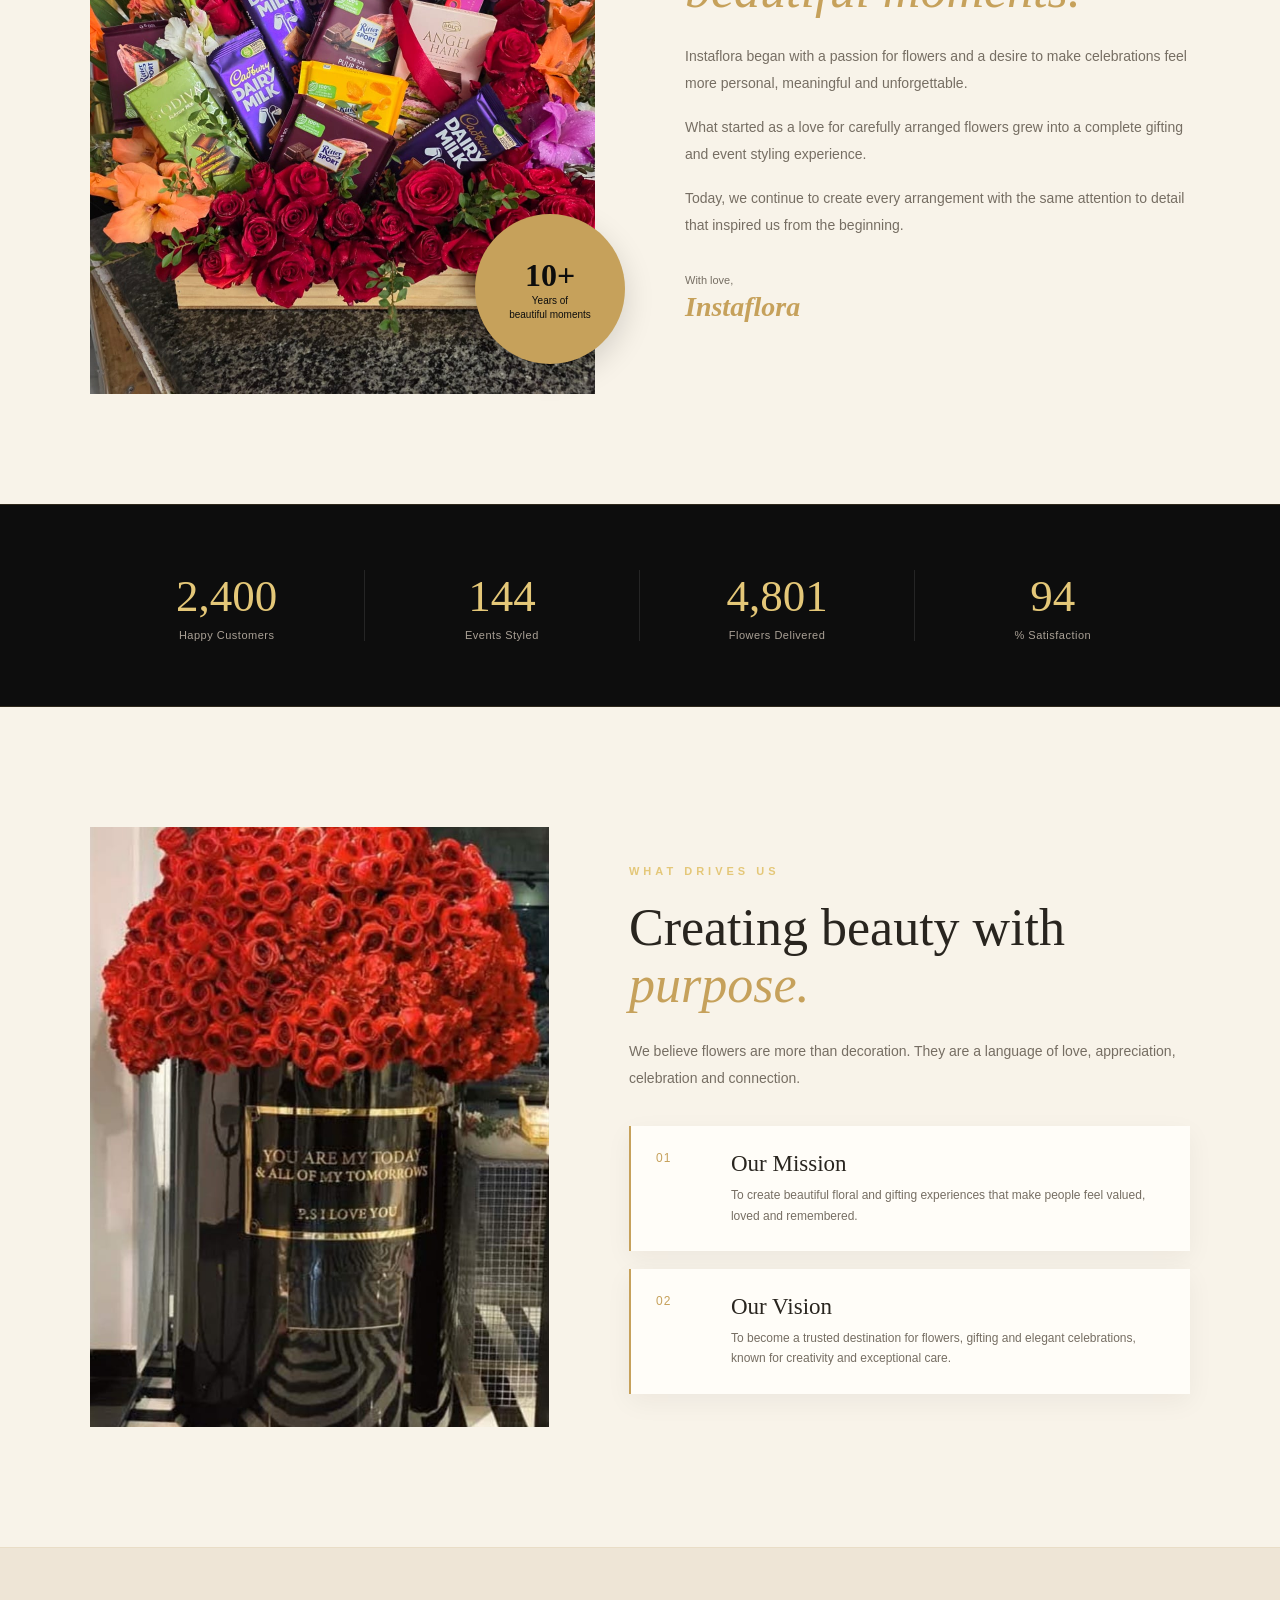
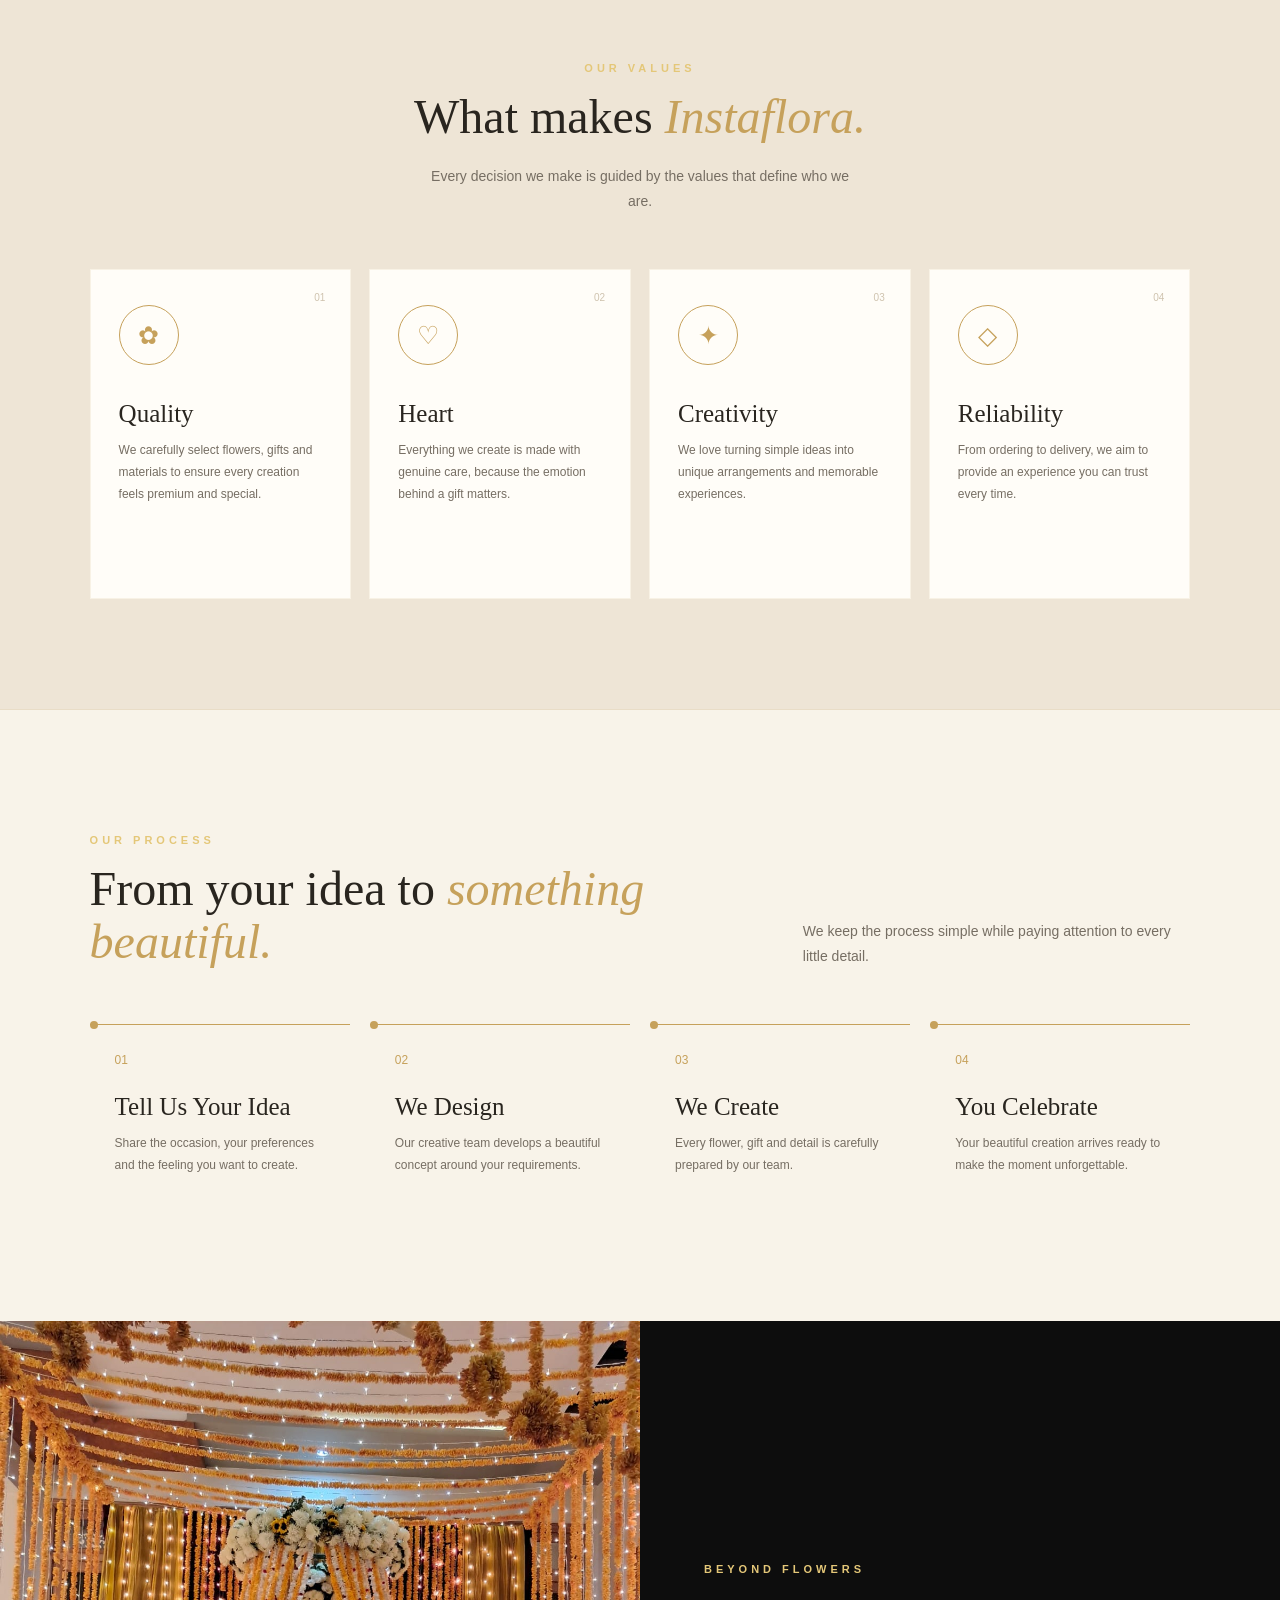
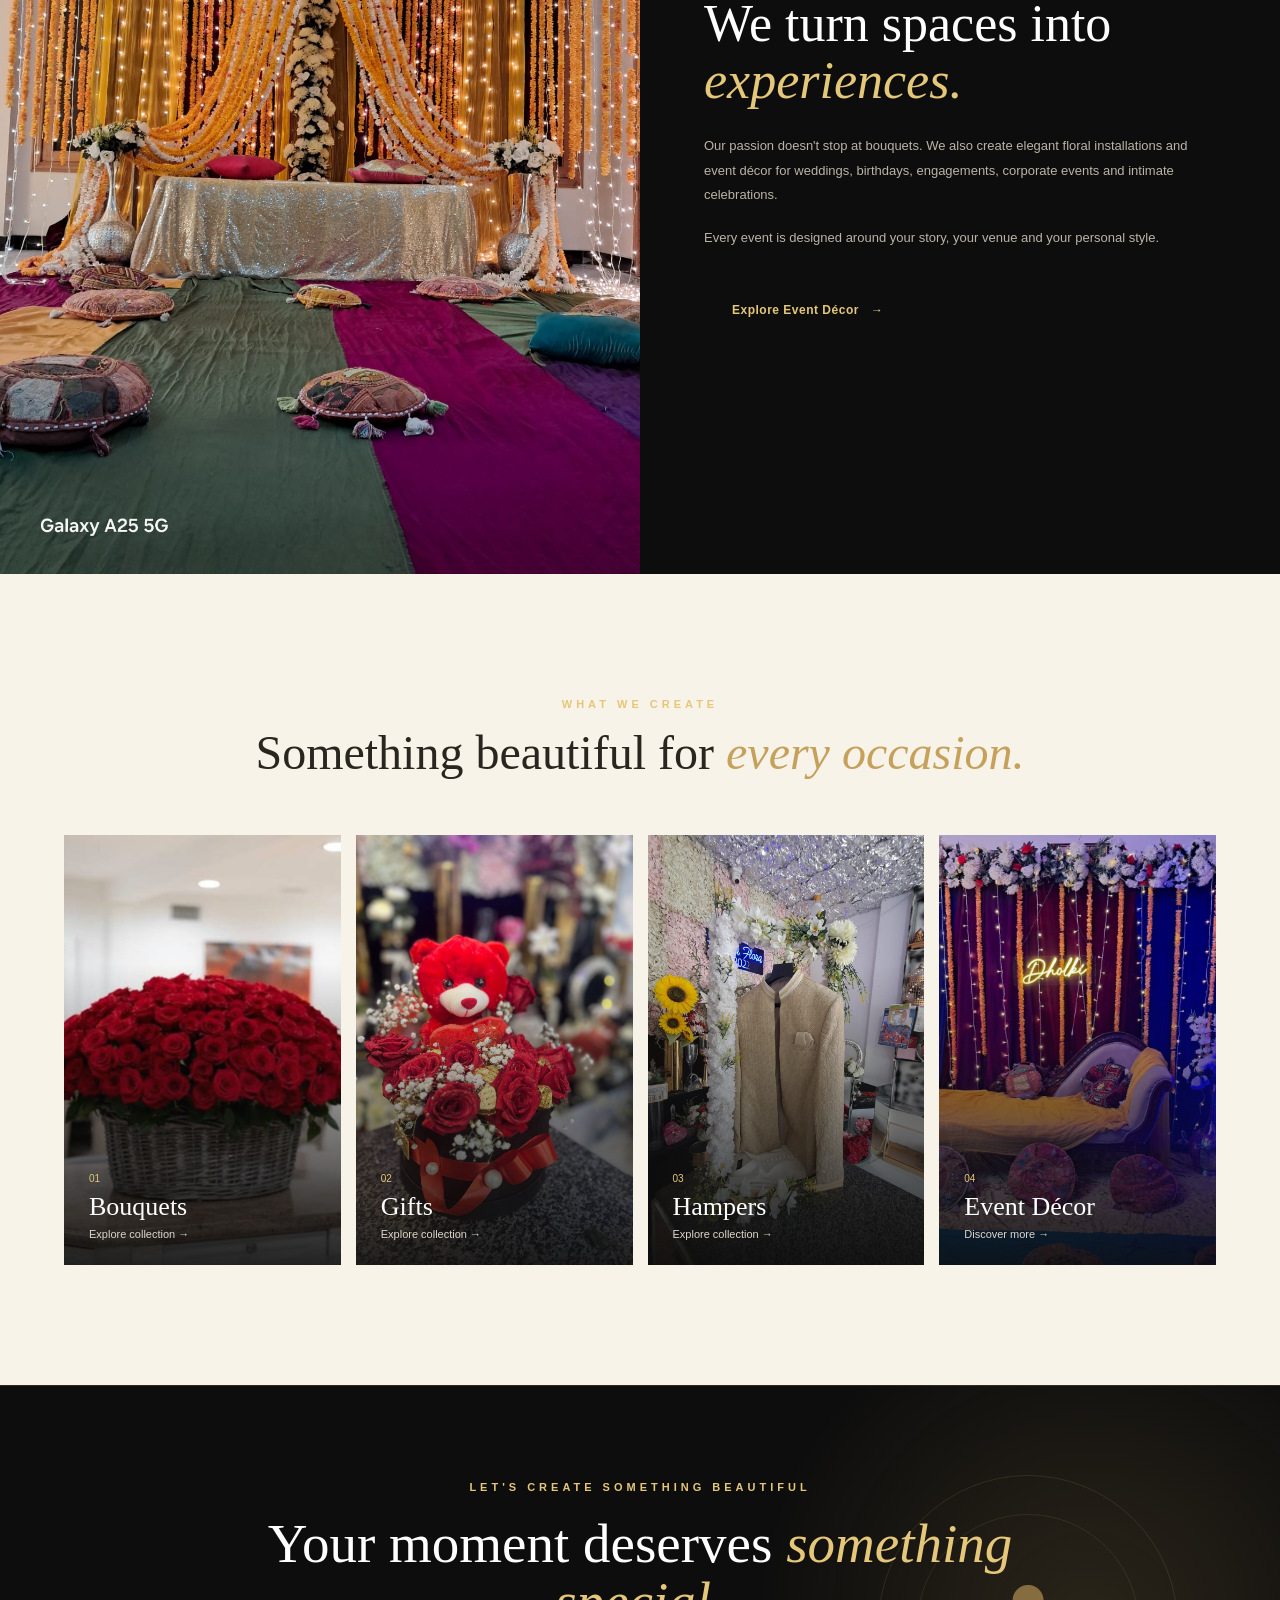
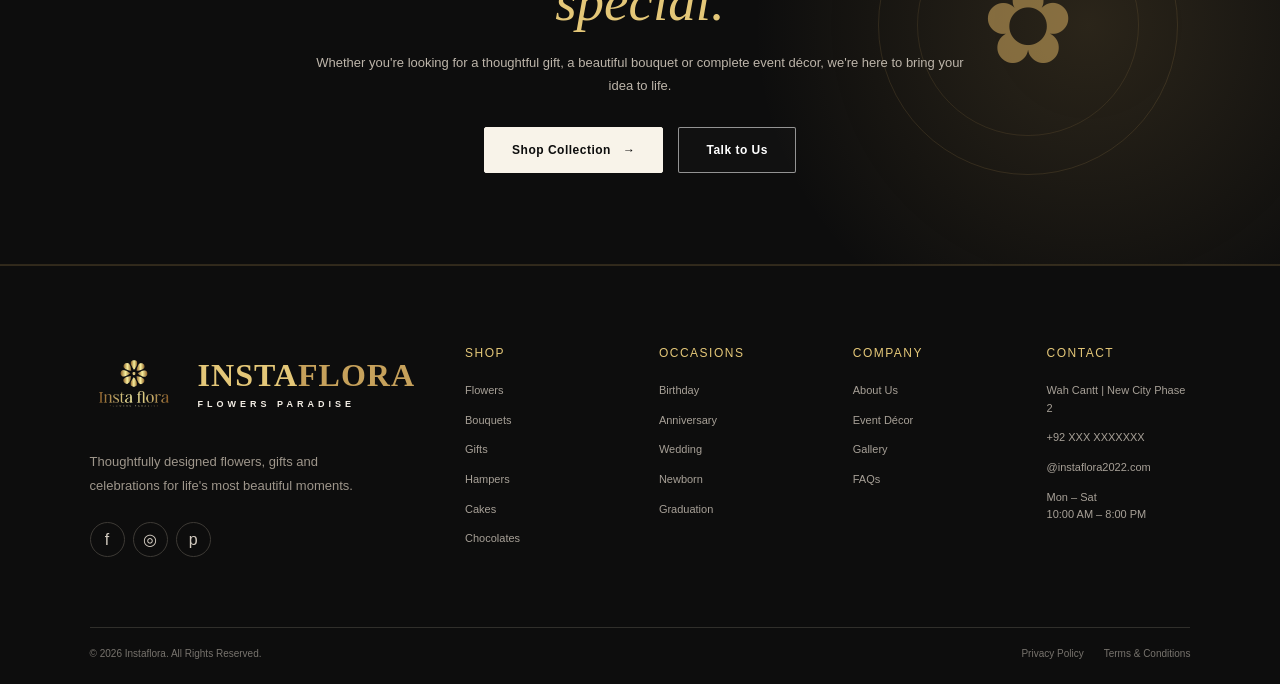
==== commit 4069d3b7: "Updated Instaflora website" ====
--- a/about.html
+++ b/about.html
@@ -511,7 +511,7 @@
         <div class="story-image-main">
 
             <img
-                src="flowersgardan.jpg"
+                src="17.jpeg"
                 alt="Beautiful Instaflora flowers"
             >
 
@@ -669,7 +669,7 @@
     <div class="mission-image">
 
         <img
-            src="bouq.png"
+            src="12.jpeg"
             alt="Instaflora bouquet"
         >
 
@@ -1002,7 +1002,7 @@
     <div class="experience-image">
 
         <img
-            src="eventdec.png"
+            src="54.jpeg"
             alt="Instaflora Event Décor"
         >
 
@@ -1077,7 +1077,7 @@
         >
 
             <img
-                src="bouq.png"
+                src="4.jpeg"
                 alt="Bouquets"
             >
 
@@ -1106,7 +1106,7 @@
         >
 
             <img
-                src="gift.png"
+                src="67.jpeg"
                 alt="Gifts"
             >
 
@@ -1135,7 +1135,7 @@
         >
 
             <img
-                src="hamper.jpg"
+                src="13.jpeg"
                 alt="Gift Hampers"
             >
 
@@ -1164,7 +1164,7 @@
         >
 
             <img
-                src="wedding.png"
+                src="56.jpeg"
                 alt="Event Décor"
             >
 
--- a/about.css
+++ b/about.css
@@ -390,7 +390,7 @@
             rgba(13,13,13,.76),
             rgba(13,13,13,.28)
         ),
-        url("flowersgardan.jpg")
+        url("40.jpeg")
         center/cover no-repeat;
 }
 
